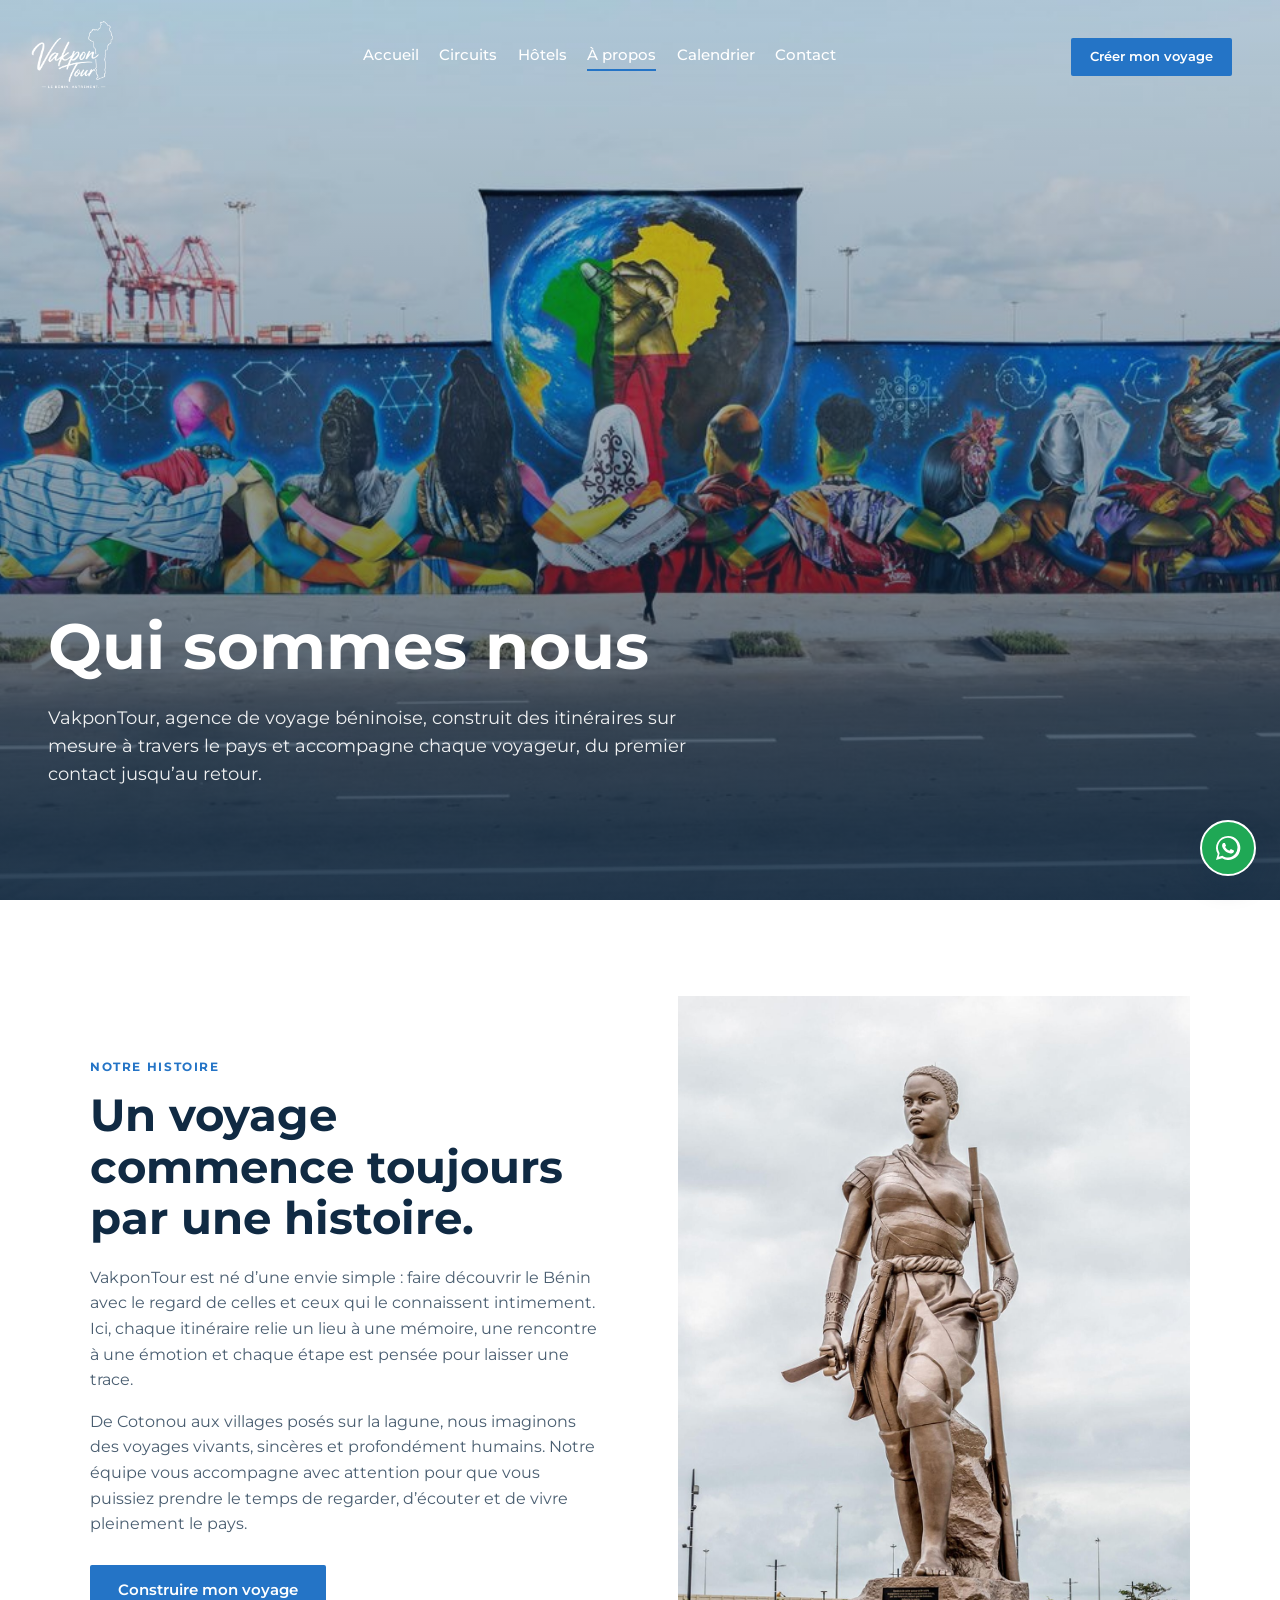
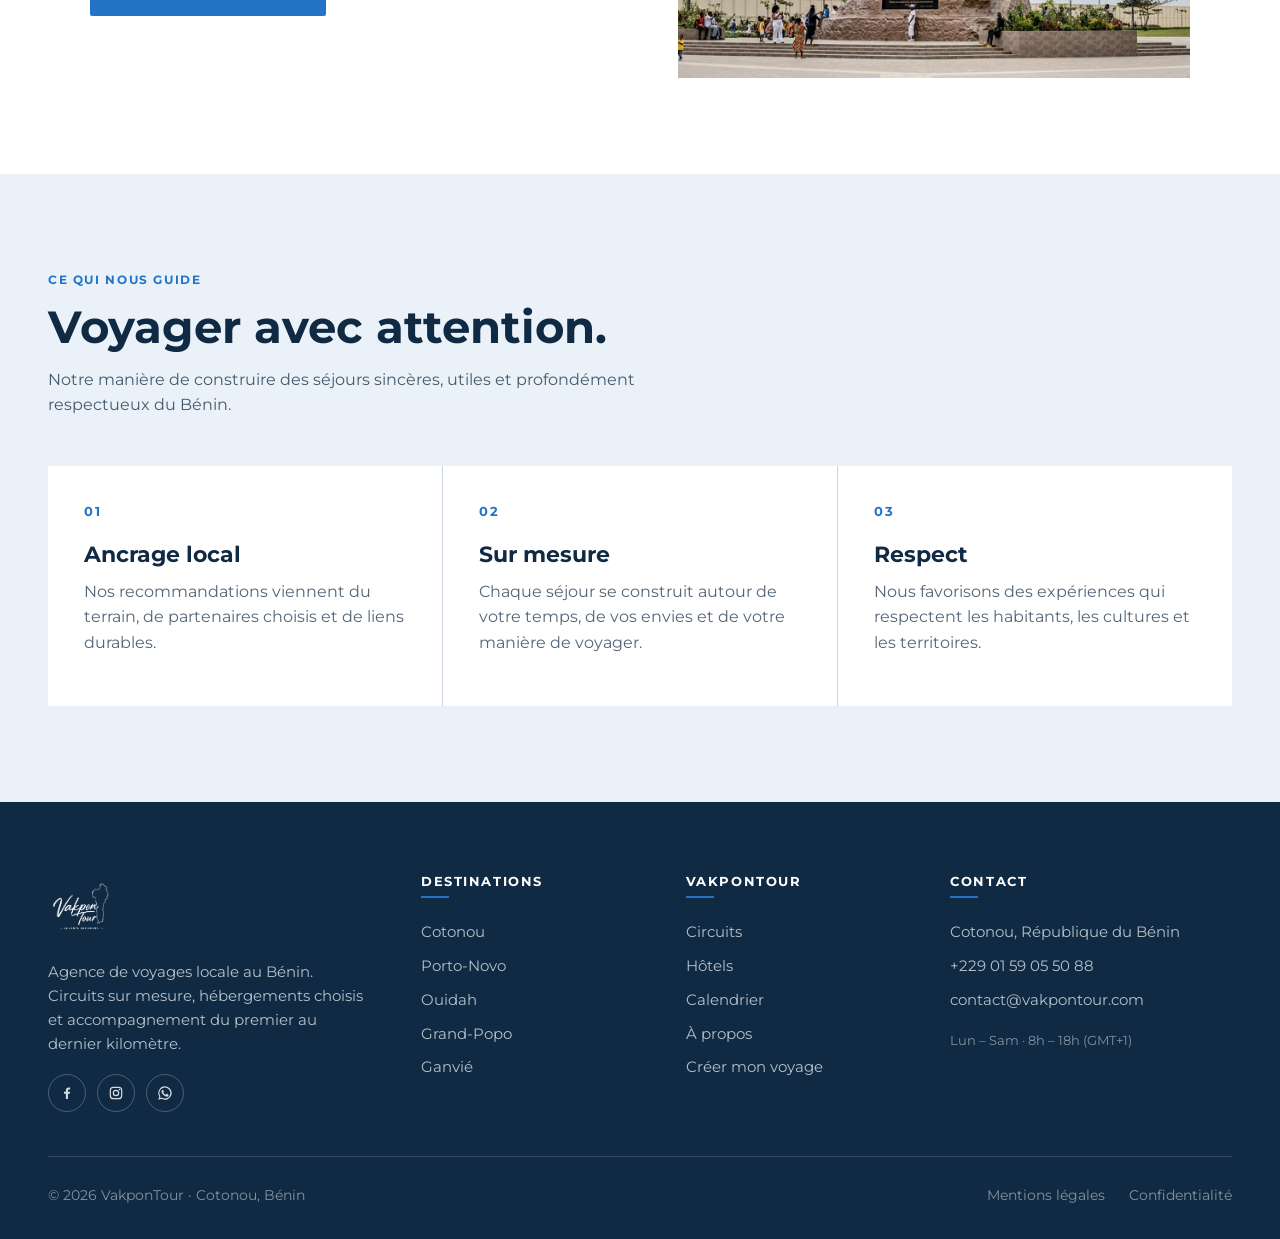
==== about.html @ 21a5ecf6 "Initial commit - Vakpon Tour" ====
<!DOCTYPE html>
<html lang="fr"><head><meta charset="UTF-8"><meta name="viewport" content="width=device-width, initial-scale=1.0"><title>À propos · VakponTour</title><meta name="description" content="Découvrez VakponTour, agence béninoise de voyages sur mesure, ancrée localement et attentive à chaque rencontre."><link rel="preconnect" href="https://fonts.googleapis.com"><link rel="preconnect" href="https://fonts.gstatic.com" crossorigin><link href="https://fonts.googleapis.com/css2?family=Montserrat:wght@400;500;600;700&display=swap" rel="stylesheet"><link rel="stylesheet" href="css/site.css"></head>
<body class="about-page"><header class="site-header" id="site-header"><a href="index.html" class="logo" aria-label="VakponTour, accueil"><svg viewBox="0 0 260 60"><path d="M4 40 Q30 52 56 40 L50 44 Q30 50 10 44 Z" fill="#2474C6"/><line x1="30" y1="40" x2="30" y2="14" stroke="#102A43" stroke-width="2"/><path d="M30 15 L46 36 L30 36 Z" fill="#2474C6"/><text x="70" y="38" font-family="Montserrat, sans-serif" font-weight="700" font-size="24" fill="currentColor">Vakpon<tspan fill="#2474C6">Tour</tspan></text></svg></a><nav class="main-nav" id="main-nav" aria-label="Navigation principale"><a href="index.html">Accueil</a><a href="circuits.html">Circuits</a><a href="hotels.html">Hôtels</a><a href="about.html" class="active">À propos</a><a href="calendar.html">Calendrier</a><a href="contact.html">Contact</a><a href="create-trip.html" class="btn btn-gold nav-cta-mobile">Créer mon voyage</a></nav><div class="header-actions"><a href="create-trip.html" class="btn btn-gold nav-cta">Créer mon voyage</a><button class="burger" id="burger" aria-label="Ouvrir le menu" aria-controls="main-nav" aria-expanded="false"><span></span><span></span><span></span></button></div></header><div class="nav-backdrop" id="nav-backdrop" aria-hidden="true"></div>
<main><section class="hero about-hero"><div class="hero-overlay"></div><div class="hero-content about-hero-content"><h1 class="reveal-up" style="animation-delay:.1s">Qui sommes nous</h1><p class="reveal-up" style="animation-delay:.3s">VakponTour, agence de voyage béninoise, construit des itinéraires sur mesure à travers le pays et accompagne chaque voyageur, du premier contact jusqu’au retour.</p></div></section><section class="page-section about-story"><div class="feature-split"><div class="about-story-copy"><span class="eyebrow">Notre histoire</span><h2>Un voyage commence toujours par une histoire.</h2><p>VakponTour est né d’une envie simple : faire découvrir le Bénin avec le regard de celles et ceux qui le connaissent intimement. Ici, chaque itinéraire relie un lieu à une mémoire, une rencontre à une émotion et chaque étape est pensée pour laisser une trace.</p><p>De Cotonou aux villages posés sur la lagune, nous imaginons des voyages vivants, sincères et profondément humains. Notre équipe vous accompagne avec attention pour que vous puissiez prendre le temps de regarder, d’écouter et de vivre pleinement le pays.</p><a href="create-trip.html" class="btn btn-gold">Construire mon voyage</a></div><div class="about-story-media"><img src="images/a_propos.jpg" alt="Paysage du Bénin, une invitation au voyage"></div></div></section><section class="page-section page-section--soft"><div class="section-heading"><span class="eyebrow">Ce qui nous guide</span><h2>Voyager avec attention.</h2><p>Notre manière de construire des séjours sincères, utiles et profondément respectueux du Bénin.</p></div><div class="about-values-rail"><article class="about-value"><span class="about-value-number">01</span><h3>Ancrage local</h3><p>Nos recommandations viennent du terrain, de partenaires choisis et de liens durables.</p></article><article class="about-value"><span class="about-value-number">02</span><h3>Sur mesure</h3><p>Chaque séjour se construit autour de votre temps, de vos envies et de votre manière de voyager.</p></article><article class="about-value"><span class="about-value-number">03</span><h3>Respect</h3><p>Nous favorisons des expériences qui respectent les habitants, les cultures et les territoires.</p></article></div></section></main><footer class="site-footer">
      <div class="footer-grid">
        <div class="footer-brand">
          <img class="footer-logo" src="images/logo-vakpontour-white.png" alt="VakponTour">
          <p class="footer-tagline">Agence de voyages locale au Bénin. Circuits sur mesure, hébergements choisis et accompagnement du premier au dernier kilomètre.</p>
          <div class="footer-social">
            <a href="#" aria-label="Facebook"><svg viewBox="0 0 24 24" width="16" height="16" fill="currentColor" aria-hidden="true"><path d="M13.5 21v-8h2.7l.4-3h-3.1V8.1c0-.9.3-1.5 1.6-1.5h1.6V3.9c-.3 0-1.3-.1-2.4-.1-2.4 0-4 1.4-4 4.1V10H7.5v3h2.8v8h3.2z"/></svg></a>
            <a href="#" aria-label="Instagram"><svg viewBox="0 0 24 24" width="16" height="16" fill="none" stroke="currentColor" stroke-width="1.8" aria-hidden="true"><rect x="3.5" y="3.5" width="17" height="17" rx="4.5"/><circle cx="12" cy="12" r="4"/><circle cx="17.2" cy="6.8" r="1" fill="currentColor" stroke="none"/></svg></a>
            <a href="#" aria-label="WhatsApp"><svg viewBox="0 0 24 24" width="16" height="16" fill="currentColor" aria-hidden="true"><path d="M12 2a10 10 0 0 0-8.6 15.1L2 22l5.1-1.3A10 10 0 1 0 12 2zm0 18.2c-1.6 0-3.1-.4-4.4-1.2l-.3-.2-3 .8.8-2.9-.2-.3A8.2 8.2 0 1 1 12 20.2zm4.6-6.1c-.3-.1-1.5-.7-1.7-.8-.2-.1-.4-.1-.6.1-.2.3-.7.8-.8 1-.1.2-.3.2-.5.1a6.7 6.7 0 0 1-3.3-2.9c-.3-.4 0-.5.1-.7l.4-.5c.1-.2.1-.3 0-.5-.1-.1-.6-1.4-.8-1.9-.2-.5-.4-.4-.6-.4h-.5c-.2 0-.5.1-.7.3-.2.3-.9.9-.9 2.2s1 2.5 1.1 2.7c.1.2 1.9 2.9 4.6 4 .6.3 1.1.4 1.5.6.6.2 1.2.2 1.6.1.5-.1 1.5-.6 1.7-1.2.2-.6.2-1.1.2-1.2-.1-.2-.3-.2-.6-.4z"/></svg></a>
          </div>
        </div>
        <nav class="footer-col" aria-label="Destinations">
          <h3>Destinations</h3>
          <a href="circuits.html#cotonou">Cotonou</a>
          <a href="circuits.html#porto-novo">Porto-Novo</a>
          <a href="circuits.html#ouidah">Ouidah</a>
          <a href="circuits.html#grand-popo">Grand-Popo</a>
          <a href="circuits.html#ganvie">Ganvié</a>
        </nav>
        <nav class="footer-col" aria-label="VakponTour">
          <h3>VakponTour</h3>
          <a href="circuits.html">Circuits</a>
          <a href="hotels.html">Hôtels</a>
          <a href="calendar.html">Calendrier</a>

          <a href="about.html">À propos</a>
          <a href="create-trip.html">Créer mon voyage</a>
        </nav>
        <div class="footer-col footer-contact">
          <h3>Contact</h3>
          <address>
            Cotonou, République du Bénin
          </address>
          <a href="tel:+2290159055088000">+229 01 59 05 50 88</a>
          <a href="mailto:contact@vakpontour.com">contact@vakpontour.com</a>
          <p class="footer-hours">Lun – Sam · 8h – 18h (GMT+1)</p>
        </div>
      </div>
      <div class="footer-bottom">
        <p>© 2026 VakponTour · Cotonou, Bénin</p>
        <div class="footer-legal">
          <a href="#">Mentions légales</a>
          <a href="#">Confidentialité</a>
        </div>
      </div>
    </footer><script src="js/main.js"></script></body></html>
---- css/site.css ----
/* Point d’entrée CSS partagé par toutes les pages VakponTour.
   style.css reste chargé en second pendant la migration pour garantir
   exactement le rendu actuel. */
@import url("./modules/base.css");
@import url("./modules/header.css");
@import url("./modules/mobile-nav.css");
@import url("./modules/hero.css");
@import url("./modules/components.css");
@import url("./modules/pages.css");
@import url("./modules/footer.css");
@import url("./style.css");
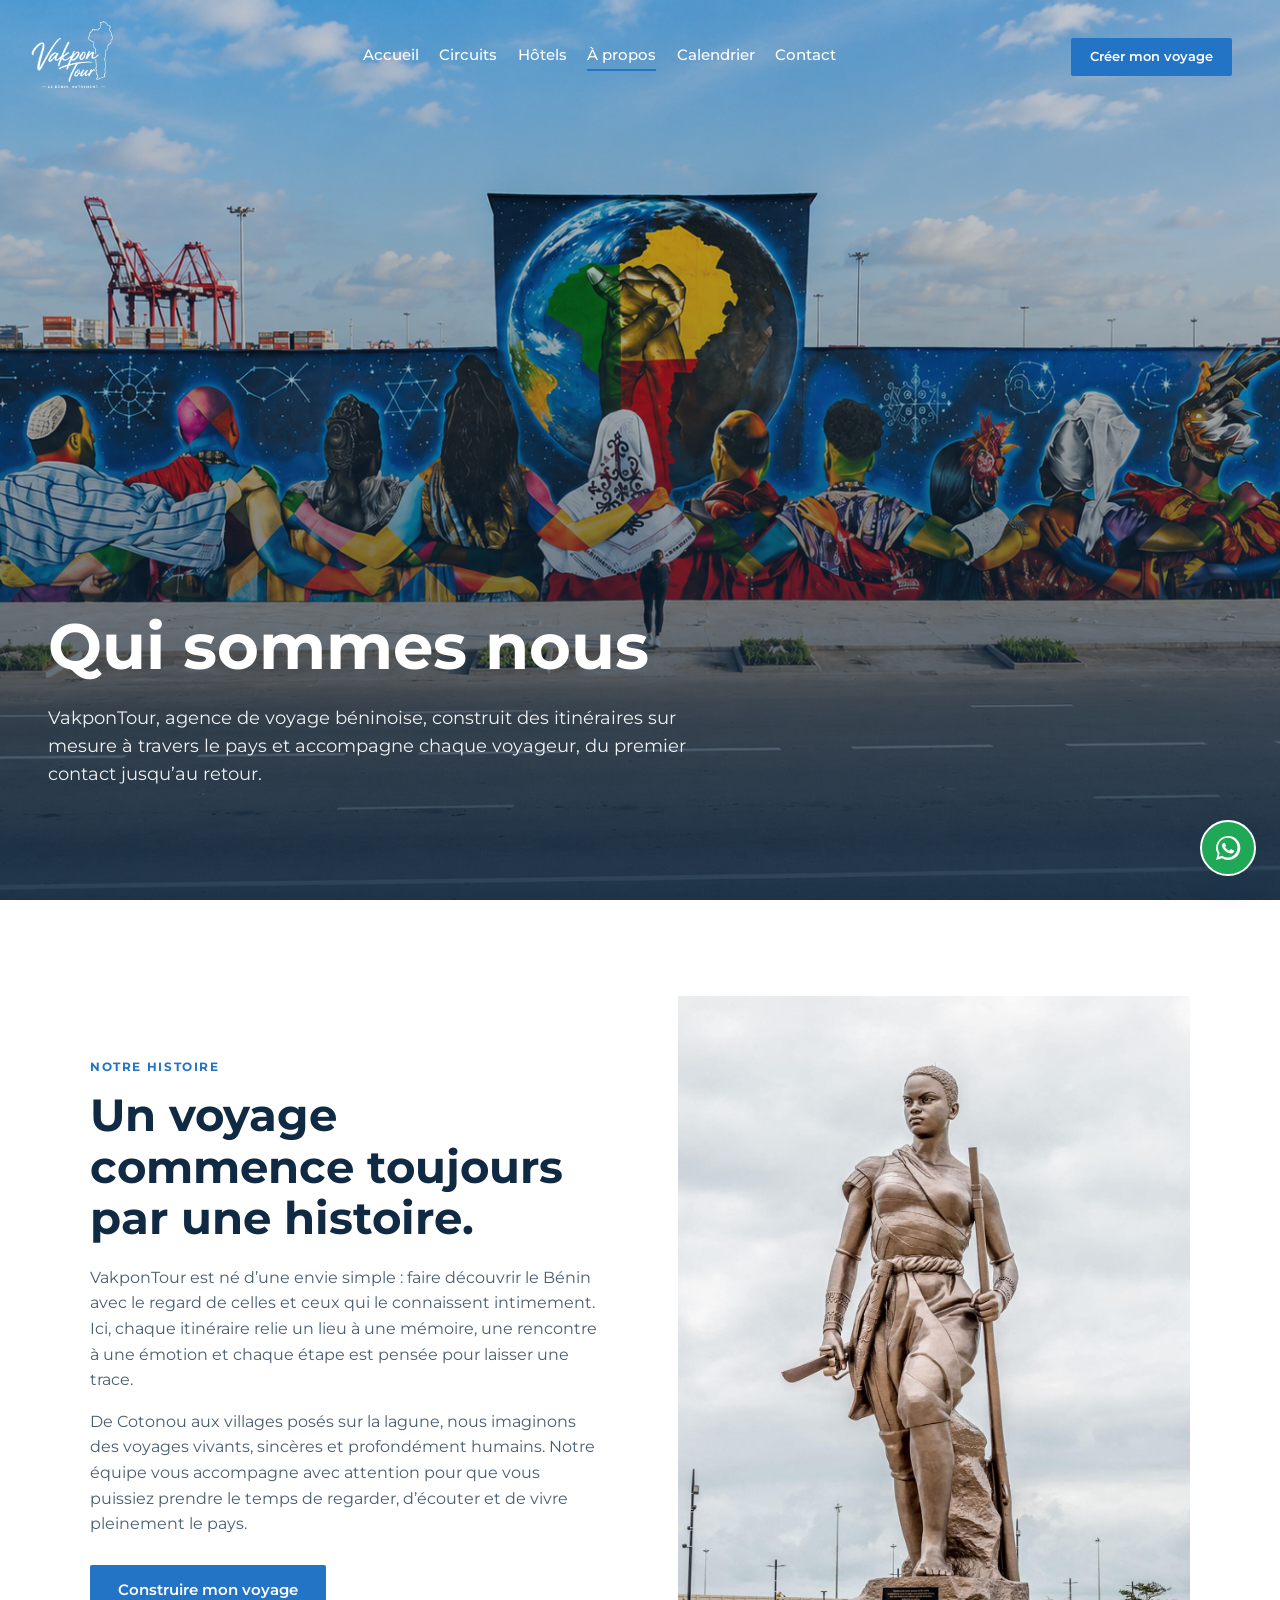
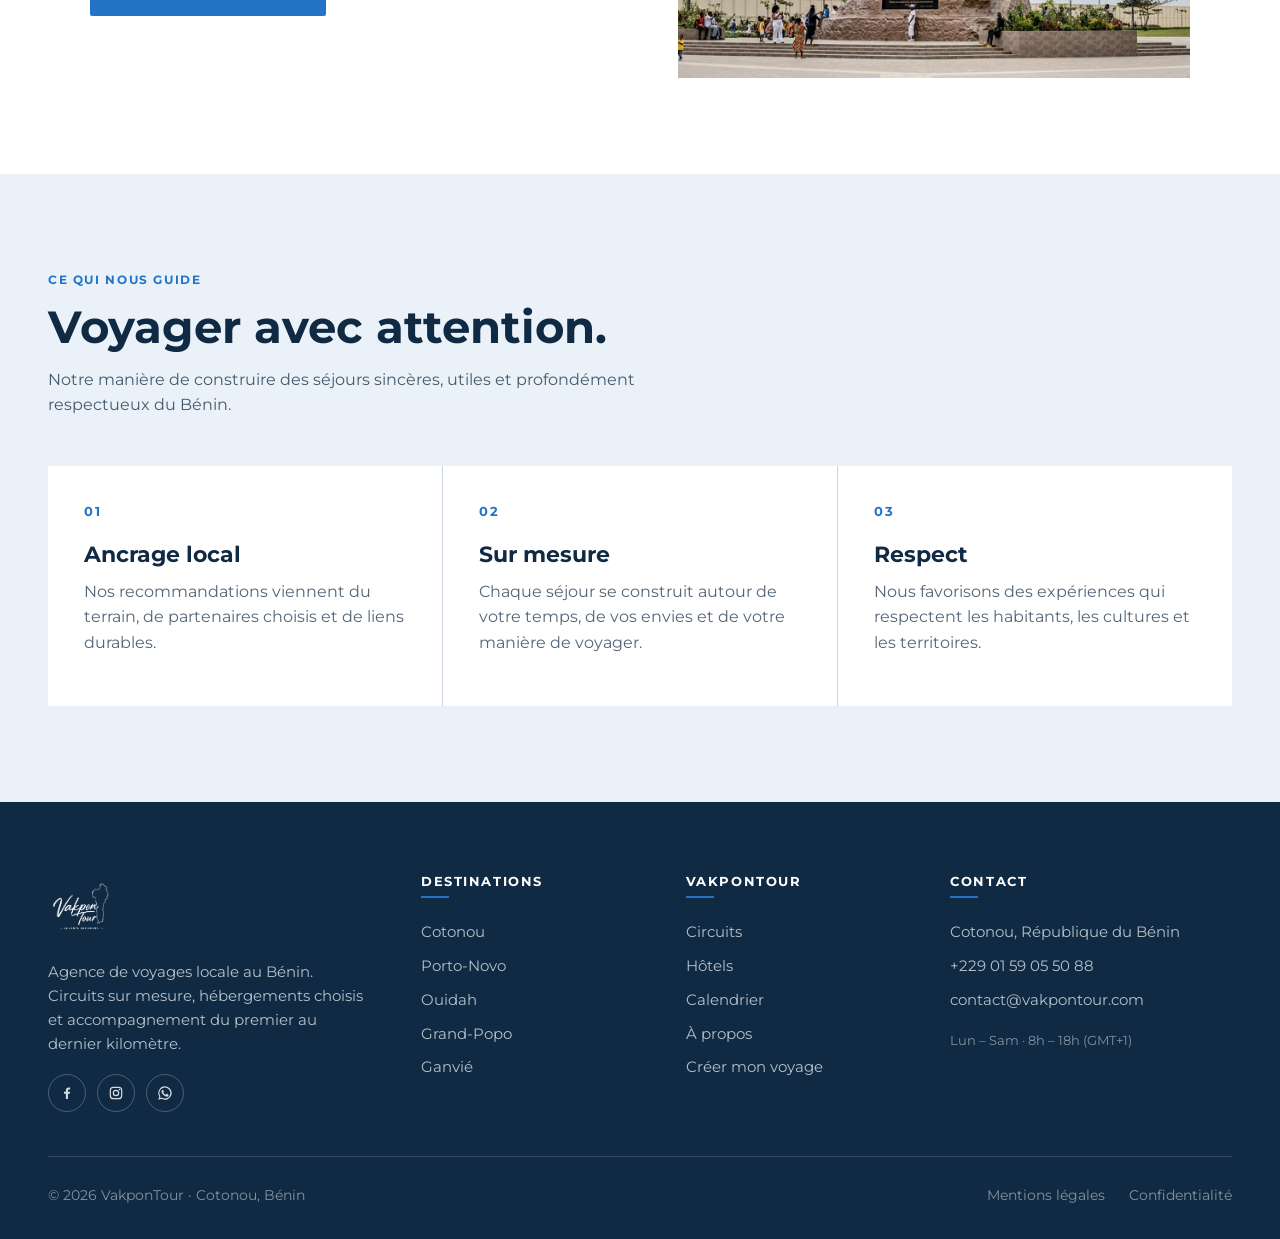
==== commit 1d40f198: "Mise à jour du site Vakpon Tour" ====
--- a/about.html
+++ b/about.html
@@ -9,7 +9,7 @@
           <div class="footer-social">
             <a href="#" aria-label="Facebook"><svg viewBox="0 0 24 24" width="16" height="16" fill="currentColor" aria-hidden="true"><path d="M13.5 21v-8h2.7l.4-3h-3.1V8.1c0-.9.3-1.5 1.6-1.5h1.6V3.9c-.3 0-1.3-.1-2.4-.1-2.4 0-4 1.4-4 4.1V10H7.5v3h2.8v8h3.2z"/></svg></a>
             <a href="#" aria-label="Instagram"><svg viewBox="0 0 24 24" width="16" height="16" fill="none" stroke="currentColor" stroke-width="1.8" aria-hidden="true"><rect x="3.5" y="3.5" width="17" height="17" rx="4.5"/><circle cx="12" cy="12" r="4"/><circle cx="17.2" cy="6.8" r="1" fill="currentColor" stroke="none"/></svg></a>
-            <a href="#" aria-label="WhatsApp"><svg viewBox="0 0 24 24" width="16" height="16" fill="currentColor" aria-hidden="true"><path d="M12 2a10 10 0 0 0-8.6 15.1L2 22l5.1-1.3A10 10 0 1 0 12 2zm0 18.2c-1.6 0-3.1-.4-4.4-1.2l-.3-.2-3 .8.8-2.9-.2-.3A8.2 8.2 0 1 1 12 20.2zm4.6-6.1c-.3-.1-1.5-.7-1.7-.8-.2-.1-.4-.1-.6.1-.2.3-.7.8-.8 1-.1.2-.3.2-.5.1a6.7 6.7 0 0 1-3.3-2.9c-.3-.4 0-.5.1-.7l.4-.5c.1-.2.1-.3 0-.5-.1-.1-.6-1.4-.8-1.9-.2-.5-.4-.4-.6-.4h-.5c-.2 0-.5.1-.7.3-.2.3-.9.9-.9 2.2s1 2.5 1.1 2.7c.1.2 1.9 2.9 4.6 4 .6.3 1.1.4 1.5.6.6.2 1.2.2 1.6.1.5-.1 1.5-.6 1.7-1.2.2-.6.2-1.1.2-1.2-.1-.2-.3-.2-.6-.4z"/></svg></a>
+            <a href="https://wa.me/2290159055088?text=Bonjour%20VakponTour%2C%20je%20souhaite%20pr%C3%A9parer%20un%20voyage%20au%20B%C3%A9nin." target="_blank" rel="noopener noreferrer" aria-label="WhatsApp"><svg viewBox="0 0 24 24" width="16" height="16" fill="currentColor" aria-hidden="true"><path d="M12 2a10 10 0 0 0-8.6 15.1L2 22l5.1-1.3A10 10 0 1 0 12 2zm0 18.2c-1.6 0-3.1-.4-4.4-1.2l-.3-.2-3 .8.8-2.9-.2-.3A8.2 8.2 0 1 1 12 20.2zm4.6-6.1c-.3-.1-1.5-.7-1.7-.8-.2-.1-.4-.1-.6.1-.2.3-.7.8-.8 1-.1.2-.3.2-.5.1a6.7 6.7 0 0 1-3.3-2.9c-.3-.4 0-.5.1-.7l.4-.5c.1-.2.1-.3 0-.5-.1-.1-.6-1.4-.8-1.9-.2-.5-.4-.4-.6-.4h-.5c-.2 0-.5.1-.7.3-.2.3-.9.9-.9 2.2s1 2.5 1.1 2.7c.1.2 1.9 2.9 4.6 4 .6.3 1.1.4 1.5.6.6.2 1.2.2 1.6.1.5-.1 1.5-.6 1.7-1.2.2-.6.2-1.1.2-1.2-.1-.2-.3-.2-.6-.4z"/></svg></a>
           </div>
         </div>
         <nav class="footer-col" aria-label="Destinations">
@@ -46,4 +46,4 @@
           <a href="#">Confidentialité</a>
         </div>
       </div>
-    </footer><script src="js/main.js"></script></body></html>
+    </footer><script src="js/main.js" defer></script></body></html>
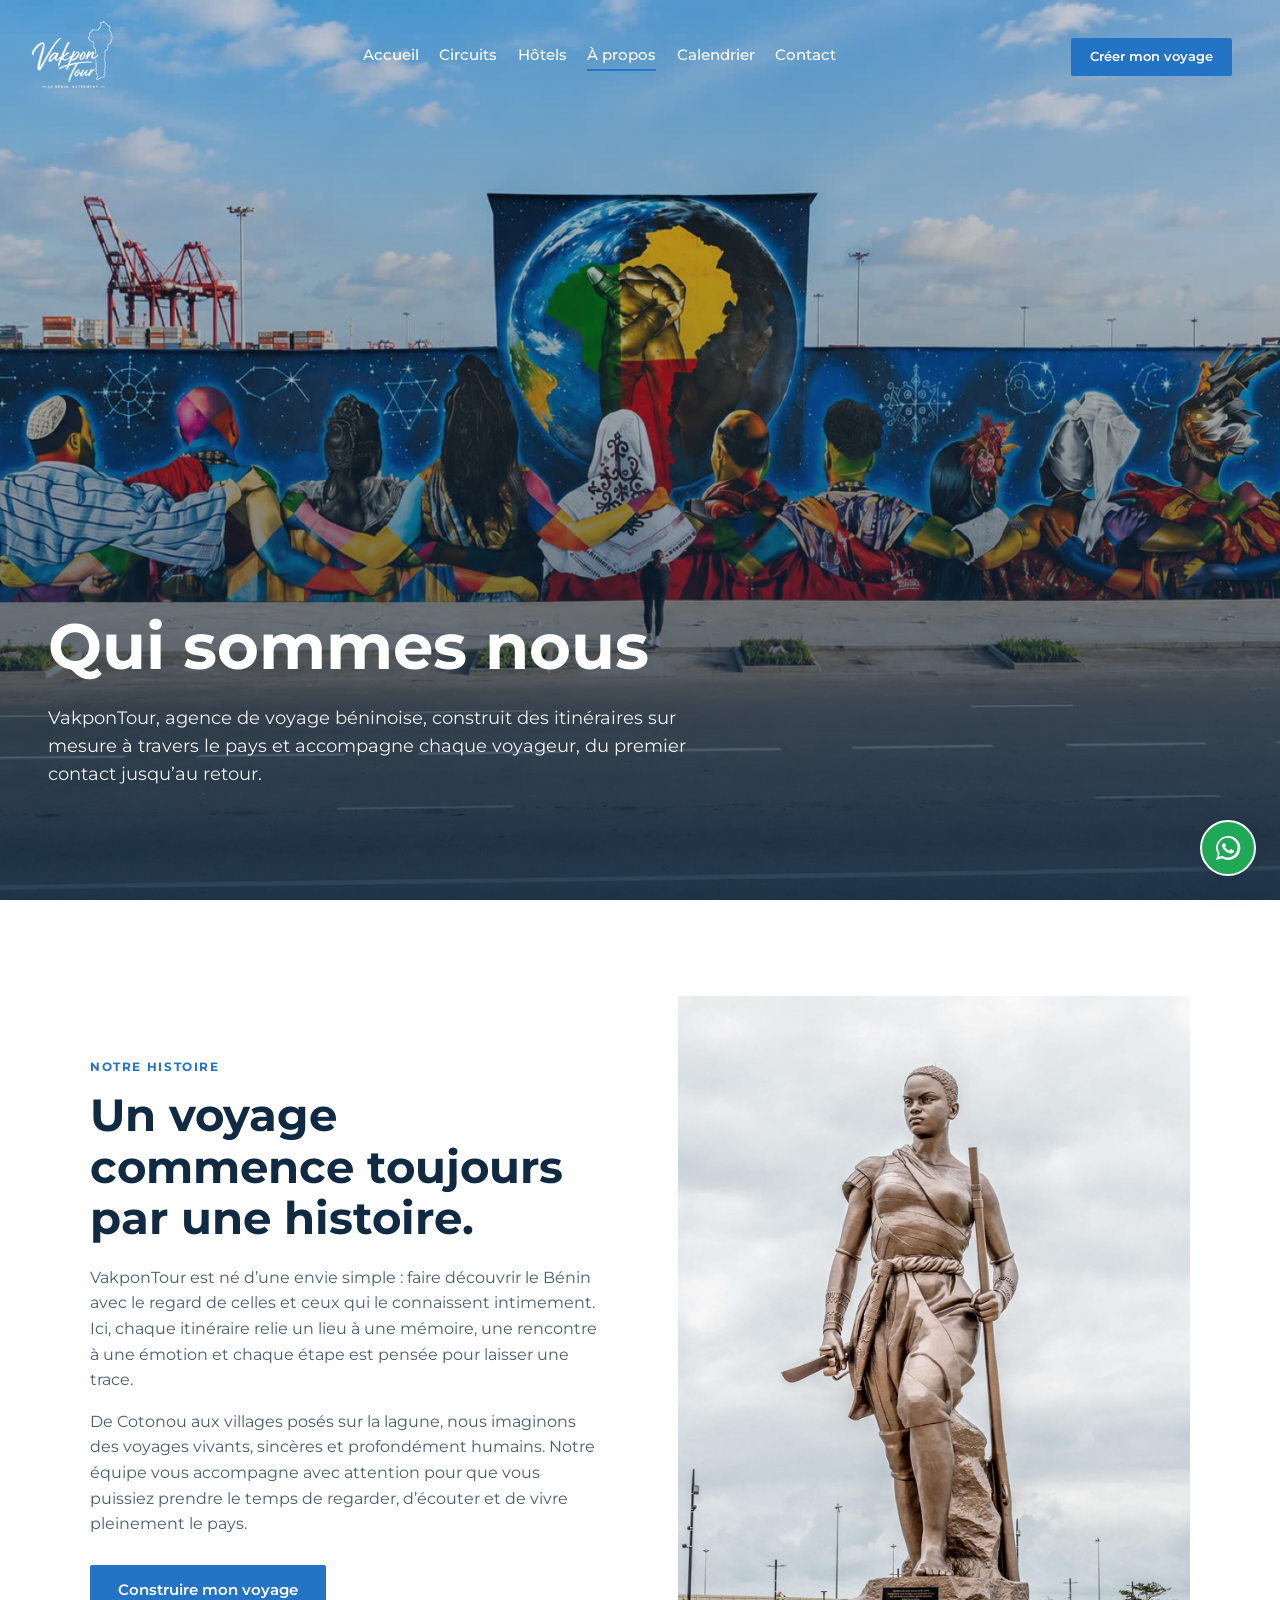
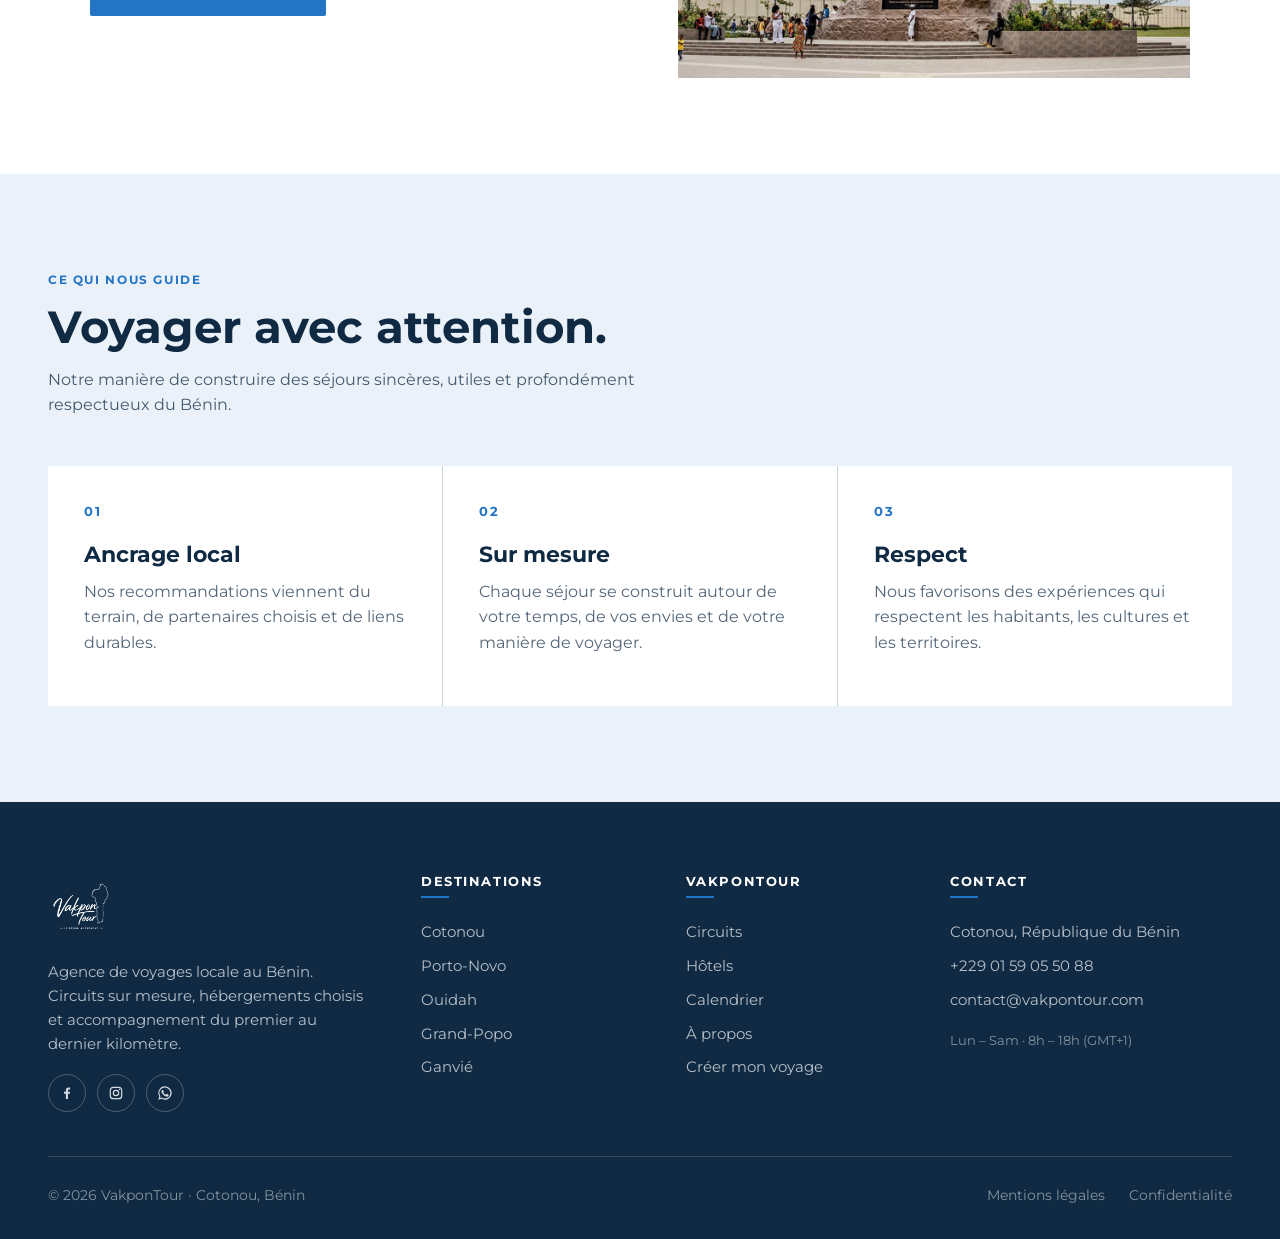
==== commit 66befbf6: "Mise à jour du site Vakpon Tour" ====
--- a/about.html
+++ b/about.html
@@ -1,10 +1,38 @@
 <!DOCTYPE html>
-<html lang="fr"><head><meta charset="UTF-8"><meta name="viewport" content="width=device-width, initial-scale=1.0"><title>À propos · VakponTour</title><meta name="description" content="Découvrez VakponTour, agence béninoise de voyages sur mesure, ancrée localement et attentive à chaque rencontre."><link rel="preconnect" href="https://fonts.googleapis.com"><link rel="preconnect" href="https://fonts.gstatic.com" crossorigin><link href="https://fonts.googleapis.com/css2?family=Montserrat:wght@400;500;600;700&display=swap" rel="stylesheet"><link rel="stylesheet" href="css/site.css"></head>
+<html lang="fr"><head><meta charset="UTF-8"><meta name="viewport" content="width=device-width, initial-scale=1.0"><title>À propos de VakponTour · Agence locale de voyages au Bénin</title><meta name="description" content="VakponTour est une agence de voyage béninoise : des itinéraires sur mesure construits par une équipe locale, du premier contact jusqu'au retour. Ancrage, sur-mesure et respect." />
+    <meta name="keywords" content="VakponTour, agence locale Bénin, agence de voyage béninoise, voyages sur mesure Afrique, tourisme responsable Bénin, écotourisme Bénin, guide local Cotonou, voyage authentique Bénin" />
+    <meta name="robots" content="index, follow, max-image-preview:large" />
+    <meta name="geo.region" content="BJ" />
+    <meta name="geo.placename" content="Bénin" />
+    <link rel="canonical" href="https://vakpon-tour.vercel.app/about.html" />
+    <meta property="og:type" content="website" />
+    <meta property="og:site_name" content="VakponTour" />
+    <meta property="og:locale" content="fr_FR" />
+    <meta property="og:title" content="À propos de VakponTour · Agence locale de voyages au Bénin" />
+    <meta property="og:description" content="VakponTour est une agence de voyage béninoise : des itinéraires sur mesure construits par une équipe locale, du premier contact jusqu'au retour. Ancrage, sur-mesure et respect." />
+    <meta property="og:url" content="https://vakpon-tour.vercel.app/about.html" />
+    <meta property="og:image" content="https://vakpon-tour.vercel.app/images/hero_a_propos.jpg" />
+    <meta name="twitter:card" content="summary_large_image" />
+    <meta name="twitter:title" content="À propos de VakponTour · Agence locale de voyages au Bénin" />
+    <meta name="twitter:description" content="VakponTour est une agence de voyage béninoise : des itinéraires sur mesure construits par une équipe locale, du premier contact jusqu'au retour. Ancrage, sur-mesure et respect." />
+    <meta name="twitter:image" content="https://vakpon-tour.vercel.app/images/hero_a_propos.jpg" />
+    <link rel="icon" type="image/png" href="images/favicon.png" />
+
+  <script type="application/ld+json">
+  {
+    "@context": "https://schema.org",
+    "@type": "Organization",
+    "name": "VakponTour",
+    "url": "https://vakpon-tour.vercel.app/",
+    "description": "Agence de voyage béninoise : itinéraires sur mesure à travers le Bénin.",
+    "foundingLocation": {"@type": "Place", "name": "Bénin"}
+  }
+  </script><link rel="preconnect" href="https://fonts.googleapis.com"><link rel="preconnect" href="https://fonts.gstatic.com" crossorigin><link href="https://fonts.googleapis.com/css2?family=Montserrat:wght@400;500;600;700&display=swap" rel="stylesheet"><link rel="stylesheet" href="css/site.css"></head>
 <body class="about-page"><header class="site-header" id="site-header"><a href="index.html" class="logo" aria-label="VakponTour, accueil"><svg viewBox="0 0 260 60"><path d="M4 40 Q30 52 56 40 L50 44 Q30 50 10 44 Z" fill="#2474C6"/><line x1="30" y1="40" x2="30" y2="14" stroke="#102A43" stroke-width="2"/><path d="M30 15 L46 36 L30 36 Z" fill="#2474C6"/><text x="70" y="38" font-family="Montserrat, sans-serif" font-weight="700" font-size="24" fill="currentColor">Vakpon<tspan fill="#2474C6">Tour</tspan></text></svg></a><nav class="main-nav" id="main-nav" aria-label="Navigation principale"><a href="index.html">Accueil</a><a href="circuits.html">Circuits</a><a href="hotels.html">Hôtels</a><a href="about.html" class="active">À propos</a><a href="calendar.html">Calendrier</a><a href="contact.html">Contact</a><a href="create-trip.html" class="btn btn-gold nav-cta-mobile">Créer mon voyage</a></nav><div class="header-actions"><a href="create-trip.html" class="btn btn-gold nav-cta">Créer mon voyage</a><button class="burger" id="burger" aria-label="Ouvrir le menu" aria-controls="main-nav" aria-expanded="false"><span></span><span></span><span></span></button></div></header><div class="nav-backdrop" id="nav-backdrop" aria-hidden="true"></div>
-<main><section class="hero about-hero"><div class="hero-overlay"></div><div class="hero-content about-hero-content"><h1 class="reveal-up" style="animation-delay:.1s">Qui sommes nous</h1><p class="reveal-up" style="animation-delay:.3s">VakponTour, agence de voyage béninoise, construit des itinéraires sur mesure à travers le pays et accompagne chaque voyageur, du premier contact jusqu’au retour.</p></div></section><section class="page-section about-story"><div class="feature-split"><div class="about-story-copy"><span class="eyebrow">Notre histoire</span><h2>Un voyage commence toujours par une histoire.</h2><p>VakponTour est né d’une envie simple : faire découvrir le Bénin avec le regard de celles et ceux qui le connaissent intimement. Ici, chaque itinéraire relie un lieu à une mémoire, une rencontre à une émotion et chaque étape est pensée pour laisser une trace.</p><p>De Cotonou aux villages posés sur la lagune, nous imaginons des voyages vivants, sincères et profondément humains. Notre équipe vous accompagne avec attention pour que vous puissiez prendre le temps de regarder, d’écouter et de vivre pleinement le pays.</p><a href="create-trip.html" class="btn btn-gold">Construire mon voyage</a></div><div class="about-story-media"><img src="images/a_propos.jpg" alt="Paysage du Bénin, une invitation au voyage"></div></div></section><section class="page-section page-section--soft"><div class="section-heading"><span class="eyebrow">Ce qui nous guide</span><h2>Voyager avec attention.</h2><p>Notre manière de construire des séjours sincères, utiles et profondément respectueux du Bénin.</p></div><div class="about-values-rail"><article class="about-value"><span class="about-value-number">01</span><h3>Ancrage local</h3><p>Nos recommandations viennent du terrain, de partenaires choisis et de liens durables.</p></article><article class="about-value"><span class="about-value-number">02</span><h3>Sur mesure</h3><p>Chaque séjour se construit autour de votre temps, de vos envies et de votre manière de voyager.</p></article><article class="about-value"><span class="about-value-number">03</span><h3>Respect</h3><p>Nous favorisons des expériences qui respectent les habitants, les cultures et les territoires.</p></article></div></section></main><footer class="site-footer">
+<main><section class="hero about-hero"><div class="hero-overlay"></div><div class="hero-content about-hero-content"><h1 class="reveal-up" style="animation-delay:.1s">Qui sommes nous</h1><p class="reveal-up" style="animation-delay:.3s">VakponTour, agence de voyage béninoise, construit des itinéraires sur mesure à travers le pays et accompagne chaque voyageur, du premier contact jusqu’au retour.</p></div></section><section class="page-section about-story"><div class="feature-split"><div class="about-story-copy"><span class="eyebrow">Notre histoire</span><h2>Un voyage commence toujours par une histoire.</h2><p>VakponTour est né d’une envie simple : faire découvrir le Bénin avec le regard de celles et ceux qui le connaissent intimement. Ici, chaque itinéraire relie un lieu à une mémoire, une rencontre à une émotion et chaque étape est pensée pour laisser une trace.</p><p>De Cotonou aux villages posés sur la lagune, nous imaginons des voyages vivants, sincères et profondément humains. Notre équipe vous accompagne avec attention pour que vous puissiez prendre le temps de regarder, d’écouter et de vivre pleinement le pays.</p><a href="create-trip.html" class="btn btn-gold">Construire mon voyage</a></div><div class="about-story-media"><img loading="lazy" decoding="async" src="images/a_propos.jpg" alt="Paysage du Bénin, une invitation au voyage"></div></div></section><section class="page-section page-section--soft"><div class="section-heading"><span class="eyebrow">Ce qui nous guide</span><h2>Voyager avec attention.</h2><p>Notre manière de construire des séjours sincères, utiles et profondément respectueux du Bénin.</p></div><div class="about-values-rail"><article class="about-value"><span class="about-value-number">01</span><h3>Ancrage local</h3><p>Nos recommandations viennent du terrain, de partenaires choisis et de liens durables.</p></article><article class="about-value"><span class="about-value-number">02</span><h3>Sur mesure</h3><p>Chaque séjour se construit autour de votre temps, de vos envies et de votre manière de voyager.</p></article><article class="about-value"><span class="about-value-number">03</span><h3>Respect</h3><p>Nous favorisons des expériences qui respectent les habitants, les cultures et les territoires.</p></article></div></section></main><footer class="site-footer">
       <div class="footer-grid">
         <div class="footer-brand">
-          <img class="footer-logo" src="images/logo-vakpontour-white.png" alt="VakponTour">
+          <img class="footer-logo" loading="lazy" decoding="async" src="images/logo-vakpontour-white.png" alt="VakponTour">
           <p class="footer-tagline">Agence de voyages locale au Bénin. Circuits sur mesure, hébergements choisis et accompagnement du premier au dernier kilomètre.</p>
           <div class="footer-social">
             <a href="#" aria-label="Facebook"><svg viewBox="0 0 24 24" width="16" height="16" fill="currentColor" aria-hidden="true"><path d="M13.5 21v-8h2.7l.4-3h-3.1V8.1c0-.9.3-1.5 1.6-1.5h1.6V3.9c-.3 0-1.3-.1-2.4-.1-2.4 0-4 1.4-4 4.1V10H7.5v3h2.8v8h3.2z"/></svg></a>
--- a/css/site.css
+++ b/css/site.css
@@ -1,11 +1,1831 @@
-/* Point d’entrée CSS partagé par toutes les pages VakponTour.
-   style.css reste chargé en second pendant la migration pour garantir
-   exactement le rendu actuel. */
-@import url("./modules/base.css");
-@import url("./modules/header.css");
-@import url("./modules/mobile-nav.css");
-@import url("./modules/hero.css");
-@import url("./modules/components.css");
-@import url("./modules/pages.css");
-@import url("./modules/footer.css");
-@import url("./style.css");
+/* Base visuelle : variables, reset, typographie.
+   Les règles historiques restent dans style.css pendant la migration. */
+/* Header et navigation desktop. */
+/* Navigation mobile et animation avion. */
+/* Hero accueil, circuits et À propos. */
+/* Boutons, sections, cartes, formulaires et composants partagés. */
+/* Styles spécifiques aux pages : circuits, hôtels, histoire, à propos,
+   calendrier, contact et création de voyage. */
+/* Footer professionnel partagé par toutes les pages. */
+/* ===== Tokens ===== */
+:root {
+  --sable: #F7FAFC;
+  --sable-deep: #EAF1F8;
+  --encre: #102A43;
+  --lagune-950: #102A43;
+  --lagune-600: #2474C6;
+  --bleu: #2474C6;
+  --bleu-deep: #15539A;
+  --bleu-pale: #EAF4FF;
+  --bordure: rgba(16, 42, 67, .1);
+  --texte-doux: rgba(16, 42, 67, .72);
+  --texte-moyen: rgba(16, 42, 67, .76);
+
+  --font-display: 'Montserrat', sans-serif;
+  --font-body: 'Montserrat', sans-serif;
+}
+
+* { box-sizing: border-box; margin: 0; padding: 0; }
+
+html { scroll-behavior: smooth; overflow-x: clip; }
+
+body {
+  background: #FFFFFF;
+  color: var(--encre);
+  font-family: var(--font-body);
+  font-size: 1rem;
+  line-height: 1.6;
+  overflow-x: clip;
+}
+
+img { display: block; max-width: 100%; }
+a { text-decoration: none; color: inherit; }
+
+h1, h2, h3 {
+  font-family: var(--font-display);
+  font-weight: 700;
+  line-height: 1.15;
+}
+
+@media (prefers-reduced-motion: reduce) {
+  * { animation: none !important; transition: none !important; }
+}
+
+@media (prefers-reduced-motion: reduce) {
+  .main-nav a {
+    opacity: 1 !important;
+    transform: none !important;
+  }
+}
+
+/* ===== Header ===== */
+.site-header {
+  position: fixed;
+  top: 0;
+  left: 0;
+  right: 0;
+  z-index: 100;
+  display: flex;
+  align-items: center;
+  justify-content: space-between;
+  padding: 1.25rem 3rem 1.25rem 1.5rem;
+  transition: background .35s ease, padding .35s ease, box-shadow .35s ease;
+}
+
+.site-header.scrolled {
+  background: #FFFFFF;
+  padding: 0.85rem 3rem 0.85rem 1.5rem;
+  box-shadow: 0 1px 0 rgba(29,27,22,.08);
+}
+
+.logo svg {
+  height: 48px;
+  width: auto;
+  color: #fff;
+  transition: color .35s ease;
+}
+
+/* Logo VakponTour fourni : fond blanc neutralisé selon la couleur du header. */
+.logo { width: 104px; height: 74px; display: flex; align-items: center; }
+.logo svg { display: none; }
+.logo::before {
+  content: "";
+  display: block;
+  width: 100px;
+  height: 100px;
+  background: url('../images/logo-vakpontour-white.png') center / contain no-repeat;
+  transition: filter .35s ease;
+}
+/* Le PNG transparent reste blanc sur le hero et devient noir sur une navbar claire. */
+.site-header:not(.scrolled) .logo::before { filter: none; }
+.site-header.scrolled .logo::before,
+.inner-page .logo::before { filter: invert(1); }
+
+.site-header.scrolled .logo svg { color: var(--encre); }
+
+.main-nav {
+  display: flex;
+  gap: clamp(.75rem, 1.6vw, 2rem);
+}
+
+.main-nav a {
+  font-size: .95rem;
+  font-weight: 500;
+  color: #fff;
+  position: relative;
+  padding-bottom: 4px;
+}
+
+
+.site-header.scrolled .main-nav a { color: var(--encre); }
+
+/* Indicateur actif uniquement sur desktop : il suit exactement la largeur du lien. */
+@media (min-width: 1101px) {
+  .main-nav a.active::after {
+    content: "";
+    position: absolute;
+    left: 0;
+    right: 0;
+    bottom: 0;
+    width: auto;
+    height: 2px;
+    background: var(--bleu);
+  }
+}
+
+/* ===== Buttons ===== */
+.btn {
+  display: inline-block;
+  padding: .85rem 1.75rem;
+  border-radius: 2px;
+  font-weight: 600;
+  font-size: .95rem;
+  transition: transform .2s ease, background .2s ease, color .2s ease;
+}
+
+.btn-gold {
+  background: var(--bleu);
+  color: #fff;
+}
+.btn-gold:hover { background: var(--bleu-deep); transform: translateY(-2px); }
+
+.btn-outline {
+  border: 1px solid rgba(255,255,255,.6);
+  color: #fff;
+}
+.btn-outline:hover {
+  background: rgba(255,255,255,.12);
+  transform: translateY(-2px);
+}
+
+/* header-actions regroupe le CTA desktop + le burger, toujours alignés */
+.header-actions {
+  display: flex;
+  align-items: center;
+  gap: 1rem;
+}
+
+/* nav-cta : white-space nowrap empêche le texte de casser en 2 lignes et de déborder */
+.btn.nav-cta {
+  font-size: .8rem;
+  padding: .55rem 1.2rem;
+  white-space: nowrap;
+  flex-shrink: 0;
+}
+
+/* CTA dupliqué dans le panneau mobile, masqué par défaut (desktop) */
+.nav-cta-mobile { display: none; }
+
+/* ===== Burger ===== */
+/* Sans cercle : juste les trois tirets, alignés à droite. */
+.burger {
+  display: none;
+  flex-direction: column;
+  justify-content: center;
+  align-items: flex-end;
+  gap: 5px;
+  width: 42px;
+  height: 42px;
+  background: transparent;
+  border: none;
+  border-radius: 0;
+  cursor: pointer;
+  z-index: 200;
+  flex-shrink: 0;
+}
+
+.burger span {
+  display: block;
+  width: 18px;
+  height: 2px;
+  background: #fff;
+  border-radius: 2px;
+  transition: transform .35s cubic-bezier(.22,1,.36,1), width .35s cubic-bezier(.22,1,.36,1), opacity .25s ease, background .3s ease;
+}
+
+/* Le trait du milieu plus court : évoque la traînée d'un avion. */
+.burger span:nth-child(2) { width: 13px; }
+
+.site-header.scrolled .burger,
+.inner-page .burger { background: transparent; border: none; }
+.site-header.scrolled .burger span,
+.inner-page .burger span { background: var(--bleu-deep); }
+
+/* Ouverture : les traits décollent en X, l'avion a pris son envol. */
+.burger.open span:nth-child(1) { transform: translateY(7px) rotate(45deg); width: 20px; }
+.burger.open span:nth-child(2) { opacity: 0; transform: translateX(14px); }
+.burger.open span:nth-child(3) { transform: translateY(-7px) rotate(-45deg); width: 20px; }
+.burger.open { background: transparent; border: none; }
+.burger.open span { background: var(--bleu-deep); }
+
+/* ===== Backdrop pour fermer le menu mobile en cliquant à côté ===== */
+.nav-backdrop {
+  display: none;
+  position: fixed;
+  inset: 0;
+  background: rgba(8,31,58,.52);
+  z-index: 90;
+  opacity: 0;
+  transition: opacity .3s ease;
+}
+.nav-backdrop.open { display: block; opacity: 1; }
+
+/* ===== Hero ===== */
+.hero {
+  position: relative;
+  height: 100vh;
+  min-height: 620px;
+  overflow: hidden;
+  display: flex;
+  align-items: flex-end;
+}
+
+.hero-video {
+  position: absolute;
+  inset: 0;
+  width: 100%;
+  height: 100%;
+  object-fit: cover;
+}
+
+.hero-overlay {
+  position: absolute;
+  inset: 0;
+  background: linear-gradient(0deg, rgba(16,42,67,.88) 0%, rgba(16,42,67,.38) 55%, rgba(16,42,67,.18) 100%);
+}
+
+.hero-content {
+  position: relative;
+  z-index: 2;
+  padding: 0 3rem 5rem;
+  max-width: 640px;
+  color: #fff;
+}
+
+.hero-content h1 {
+  font-size: clamp(2.6rem, 5vw, 4.2rem);
+  margin-bottom: 1.25rem;
+}
+
+.hero-content p {
+  font-size: 1.1rem;
+  max-width: 480px;
+  margin-bottom: 2rem;
+  color: rgba(255,255,255,.9);
+}
+
+.hero-actions { display: flex; gap: 1rem; flex-wrap: wrap; }
+
+.reveal-up {
+  opacity: 0;
+  transform: translateY(24px);
+  animation: reveal-up .8s ease forwards;
+}
+
+@keyframes reveal-up {
+  to { opacity: 1; transform: translateY(0); }
+}
+
+/* ===== Intro ===== */
+.intro {
+  max-width: 720px;
+  margin: 0 auto;
+  padding: 6rem 2rem;
+  text-align: left;
+}
+
+.intro p {
+  font-size: 1.3rem;
+  font-family: var(--font-display);
+  font-weight: 500;
+  line-height: 1.5;
+}
+
+/* ===== Apparitions au défilement ===== */
+.scroll-reveal {
+  opacity: 0;
+  transform: translate3d(0, 38px, 0);
+  transition: opacity .75s ease, transform .75s cubic-bezier(.22, 1, .36, 1);
+  will-change: opacity, transform;
+}
+
+.scroll-reveal.from-left { transform: translate3d(-58px, 0, 0); }
+.scroll-reveal.from-right { transform: translate3d(58px, 0, 0); }
+.scroll-reveal.is-revealed { opacity: 1; transform: translate3d(0, 0, 0); }
+
+/* ===== Destinations ===== */
+.destinations {
+  padding: 2rem 3rem 6rem;
+}
+
+.destinations h2 {
+  font-size: 2rem;
+  margin-bottom: 3rem;
+}
+
+.dest-list {
+  display: flex;
+  flex-direction: column;
+  gap: 4rem;
+}
+
+.dest-item {
+  display: grid;
+  grid-template-columns: 1.1fr .9fr;
+  gap: 3rem;
+  align-items: center;
+}
+
+.dest-item.reverse { grid-template-columns: .9fr 1.1fr; }
+.dest-item.reverse .dest-img { order: 2; }
+.dest-item.reverse .dest-text { order: 1; }
+
+.dest-img {
+  overflow: hidden;
+  aspect-ratio: 4/3;
+}
+
+.dest-img img {
+  width: 100%;
+  height: 100%;
+  object-fit: cover;
+  transition: transform .5s ease;
+}
+
+.dest-item:hover .dest-img img { transform: scale(1.05); }
+
+.dest-text h3 {
+  font-size: 1.75rem;
+  margin-bottom: .75rem;
+  color: var(--lagune-950);
+}
+
+.dest-text h3::first-letter {
+  color: var(--bleu);
+  font-size: 1.45em;
+  font-weight: 700;
+}
+
+.dest-text p { max-width: 380px; color: var(--texte-moyen); }
+
+/* ===== Steps ===== */
+.steps {
+  position: relative;
+  overflow: hidden;
+  background: var(--lagune-950) url('../images/hero_comment_ca_marche.jpg') center/cover no-repeat;
+  color: var(--sable);
+  padding: 6rem 3rem;
+}
+
+.steps::before {
+  content: "";
+  position: absolute;
+  inset: 0;
+  background: linear-gradient(90deg, rgba(16,42,67,.92), rgba(16,42,67,.68));
+}
+
+.steps h2 {
+  position: relative;
+  z-index: 1;
+  font-size: 2rem;
+  margin-bottom: 3rem;
+  color: #fff;
+}
+
+.steps-list {
+  position: relative;
+  z-index: 1;
+  display: grid;
+  grid-template-columns: repeat(3, 1fr);
+  gap: 3rem;
+}
+
+.step-num {
+  display: block;
+  font-family: var(--font-display);
+  font-size: 1.1rem;
+  color: var(--bleu);
+  margin-bottom: .75rem;
+}
+
+.step h3 {
+  font-size: 1.3rem;
+  margin-bottom: .6rem;
+  color: #fff;
+}
+
+.step p { color: rgba(247,250,252,.75); font-size: .95rem; }
+
+/* ===== CTA band ===== */
+.cta-band {
+  text-align: center;
+  padding: 6rem 2rem;
+  background: var(--sable-deep);
+}
+
+.cta-band h2 {
+  font-size: 1.9rem;
+  max-width: 620px;
+  margin: 0 auto 2rem;
+  color: var(--lagune-950);
+}
+
+/* ===== Footer ===== */
+.site-footer {
+  background: var(--encre);
+  color: var(--sable);
+  padding: 3rem;
+}
+
+.footer-top {
+  display: flex;
+  justify-content: space-between;
+  align-items: center;
+  flex-wrap: wrap;
+  gap: 1.5rem;
+  padding-bottom: 2rem;
+  border-bottom: 1px solid rgba(247,250,252,.15);
+}
+
+.footer-logo {
+  content: url('../images/logo-vakpontour-white.png');
+  width: 68px;
+  height: 68px;
+  object-fit: contain;
+}
+
+.footer-top nav { display: flex; gap: 1.75rem; }
+.footer-top nav a { font-size: .9rem; color: rgba(247,250,252,.8); }
+.footer-top nav a:hover { color: var(--bleu-pale); }
+
+.footer-bottom {
+  padding-top: 1.5rem;
+  font-size: .85rem;
+  color: rgba(247,250,252,.5);
+}
+
+/* ===== Responsive ===== */
+@media (max-width: 1100px) {
+  .site-header { padding: 1rem 1.5rem 1rem 1rem; }
+  .site-header.scrolled { padding: .8rem 1.5rem .8rem 1rem; }
+  .logo { width: 78px; height: 58px; }
+  .logo::before { width: 58px; height: 58px; }
+
+  /* CTA desktop compact mais toujours sur une ligne */
+  .btn.nav-cta { font-size: .75rem; padding: .45rem .9rem; }
+
+  .burger { display: flex; }
+
+  .main-nav {
+    display: flex;
+    flex-direction: column;
+    position: fixed;
+    inset: 0;
+    width: auto;
+    max-width: none;
+    height: 100dvh;
+    min-height: 100vh;
+    background: #FFFFFF;
+    padding: 7rem 2rem 2.5rem;
+    gap: .9rem;
+    box-shadow: -12px 0 40px rgba(8,31,58,.16);
+    transform: translateX(100%);
+    transition: transform .25s ease-out;
+    z-index: 150;
+  }
+
+  .main-nav:not(.open) a {
+    opacity: 0;
+    transform: translateX(48px) rotate(2deg);
+  }
+  .main-nav.open a {
+    animation: plane-fly-in .2s ease-out forwards;
+    animation-delay: 0s;
+  }
+  .main-nav.open { transform: translateX(0); }
+  .main-nav .nav-cta-mobile {
+    margin-top: 1.1rem;
+    text-align: center;
+    justify-content: center;
+  }
+
+  /* ===== Animation avion : traînée pointillée + atterrissage en douceur ===== */
+  .main-nav::before {
+    content: "";
+    position: absolute;
+    top: 0;
+    left: 0.9rem;
+    width: 2px;
+    height: 100%;
+    background: repeating-linear-gradient(to bottom, rgba(36,116,198,.35) 0 9px, transparent 9px 18px);
+    opacity: 0;
+    transition: opacity .4s ease .15s;
+  }
+  .main-nav::after {
+    content: "\2708";
+    position: absolute;
+    top: 2.2rem;
+    left: 0.1rem;
+    font-size: 1.5rem;
+    color: var(--bleu);
+    transform: translate(-120px, 70px) rotate(55deg);
+    opacity: 0;
+    transition: transform .8s cubic-bezier(.16,.84,.3,1), opacity .3s ease;
+  }
+  .main-nav.open {
+    transform: translateX(0);
+  }
+  .main-nav .nav-cta-mobile {
+    margin-top: 1.1rem;
+    text-align: center;
+    justify-content: center;
+  }
+  .main-nav.open::before { opacity: 1; }
+  .main-nav.open::after {
+    opacity: 1;
+    transform: translate(0, 0) rotate(45deg);
+  }
+  @keyframes plane-land {
+    0%   { transform: translateX(60%) translateY(4%) rotate(1.5deg); }
+    60%  { transform: translateX(-1.5%) rotate(-.4deg); }
+    100% { transform: translateX(0) rotate(0); }
+  }
+
+
+  .main-nav a {
+    color: var(--encre) !important;
+    width: 100%;
+    font-size: 1.05rem;
+    font-weight: 600;
+    padding: 1rem 1.1rem;
+    border-radius: .65rem;
+    transition: background .2s ease, color .2s ease, transform .2s ease;
+  }
+
+  .main-nav a:hover,
+  .main-nav a:focus-visible,
+  .main-nav a.active { background: var(--bleu-pale); color: var(--bleu-deep) !important; transform: translateX(4px); }
+  .main-nav a.active::after,
+  .main-nav a:hover::after { display: none; }
+
+  .nav-cta-mobile {
+    display: inline-block;
+    margin-top: 1.25rem;
+    text-align: center;
+    color: #fff !important;
+  }
+
+  .hero { justify-content: center; }
+  .hero-content {
+    padding: 0 1.5rem 3.5rem;
+    text-align: center;
+    margin: 0 auto;
+  }
+  .hero-actions { justify-content: center; }
+
+  .steps::before { background: rgba(16,42,67,.82); }
+
+  .destinations { padding: 2rem 1.5rem 4rem; }
+  .dest-item, .dest-item.reverse {
+    grid-template-columns: 1fr;
+  }
+  .dest-item.reverse .dest-img,
+  .dest-item.reverse .dest-text { order: initial; }
+  .scroll-reveal.from-left,
+  .scroll-reveal.from-right {
+    transform: translate3d(0, 22px, 0) scale(.985);
+    transition-duration: .5s;
+  }
+  .scroll-reveal.is-revealed { transform: translate3d(0, 0, 0) scale(1); }
+  .steps { padding: 4rem 1.5rem; }
+  .steps-list { grid-template-columns: 1fr; gap: 2.5rem; }
+  .site-footer { padding: 2rem 1.5rem; }
+}
+
+/* En dessous de 420px, cacher le CTA du header pour laisser respirer le burger/logo */
+@media (max-width: 420px) {
+  .header-actions .nav-cta { display: none; }
+}
+
+/* ===== Pages intérieures ===== */
+.inner-page { background: #fff; }
+.inner-page .site-header {
+  background: #fff;
+  box-shadow: 0 1px 0 var(--bordure);
+}
+.inner-page .logo svg,
+.inner-page .main-nav a { color: var(--encre); }
+.inner-page .burger { background: var(--bleu-pale); border-color: rgba(36,116,198,.15); }
+.inner-page .burger span { background: var(--bleu-deep); }
+
+.page-hero {
+  min-height: 500px;
+  padding: 10rem 3rem 4rem;
+  display: flex;
+  align-items: flex-end;
+  color: #fff;
+  background: var(--lagune-950) center/cover no-repeat;
+  position: relative;
+}
+.page-hero::before { content: ""; position: absolute; inset: 0; background: linear-gradient(90deg, rgba(16,42,67,.9), rgba(16,42,67,.35)); }
+.page-hero-content { position: relative; max-width: 660px; }
+.eyebrow { display: block; color: var(--bleu); font-size: .78rem; font-weight: 700; letter-spacing: .13em; text-transform: uppercase; margin-bottom: .8rem; }
+.page-hero h1 { font-size: clamp(2.7rem, 5vw, 4.6rem); margin-bottom: 1rem; }
+.page-hero p { max-width: 560px; font-size: 1.08rem; color: rgba(255,255,255,.88); }
+.page-hero-circuits { background-image: url('../images/ouidah.jpeg'); background-position: center 42%; }
+.page-hero-hotels { background-image: url('../images/grppp.jpg'); background-position: center 42%; }
+.page-hero-story { background-image: url('../images/porto_novo.jpeg'); background-position: center 40%; }
+.page-hero-contact { background-image: url('../images/cotonou_2.jpg'); background-position: center 42%; }
+
+.page-section { padding: 6rem 3rem; }
+.page-section--soft { background: var(--sable-deep); }
+.section-heading { max-width: 650px; margin-bottom: 3rem; }
+.section-heading h2 { color: var(--lagune-950); font-size: clamp(2rem, 3.5vw, 3rem); margin-bottom: .8rem; }
+.section-heading p { color: var(--texte-moyen); }
+
+.circuit-grid, .hotel-grid { display: grid; grid-template-columns: repeat(3, 1fr); gap: 1.5rem; }
+.travel-card { background: #fff; border: 1px solid var(--bordure); box-shadow: 0 12px 30px rgba(16,42,67,.08); overflow: hidden; transition: transform .3s ease, box-shadow .3s ease; }
+.travel-card:hover { transform: translateY(-8px); box-shadow: 0 18px 38px rgba(16,42,67,.14); }
+.travel-card img { width: 100%; aspect-ratio: 4 / 3; object-fit: cover; }
+.travel-card-body { padding: 1.5rem; }
+.travel-card-meta { display: flex; gap: 1rem; color: var(--bleu-deep); font-size: .8rem; font-weight: 700; margin-bottom: .65rem; }
+.travel-card h3 { color: var(--lagune-950); font-size: 1.35rem; margin-bottom: .55rem; }
+.travel-card p { color: var(--texte-doux); font-size: .94rem; }
+.card-link { display: inline-block; margin-top: 1.15rem; color: var(--bleu-deep); font-size: .9rem; font-weight: 700; }
+.card-link::after { content: " →"; transition: margin .2s ease; }
+.card-link:hover::after { margin-left: .3rem; }
+
+.feature-split { display: grid; grid-template-columns: 1fr 1fr; align-items: center; gap: clamp(2rem, 6vw, 6rem); max-width: 1100px; margin: 0 auto; }
+.feature-split img { width: 100%; min-height: 440px; object-fit: cover; }
+.feature-split h2 { font-size: clamp(2rem, 3.5vw, 3rem); color: var(--lagune-950); margin-bottom: 1.25rem; }
+.feature-split p { color: var(--texte-moyen); margin-bottom: 1rem; }
+.check-list { list-style: none; margin-top: 1.5rem; }
+.check-list li { padding: .65rem 0; color: var(--lagune-950); font-weight: 600; border-bottom: 1px solid var(--bordure); }
+.check-list li::before { content: "✓"; color: var(--bleu); margin-right: .7rem; }
+
+.story-copy { max-width: 760px; margin: 0 auto; font-size: 1.2rem; color: var(--encre); }
+.story-copy p + p { margin-top: 1.25rem; }
+.values-grid { display: grid; grid-template-columns: repeat(3, 1fr); gap: 1.5rem; }
+.value { padding: 2rem; background: #fff; border-top: 3px solid var(--bleu); }
+.value h3 { color: var(--lagune-950); margin-bottom: .6rem; }
+.value p { color: var(--texte-doux); }
+
+.contact-layout { display: grid; grid-template-columns: .85fr 1.15fr; gap: clamp(2rem, 6vw, 6rem); max-width: 1100px; margin: 0 auto; }
+.contact-details h2, .contact-form h2 { color: var(--lagune-950); font-size: 2rem; margin-bottom: 1rem; }
+.contact-details p { color: var(--texte-moyen); margin-bottom: 1.5rem; }
+.contact-item { display: block; padding: 1rem 0; border-bottom: 1px solid var(--bordure); color: var(--lagune-950); font-weight: 600; }
+.contact-item span { display: block; color: var(--bleu-deep); font-size: .75rem; letter-spacing: .08em; text-transform: uppercase; margin-bottom: .2rem; }
+.contact-form { padding: clamp(1.5rem, 4vw, 3rem); background: var(--sable-deep); }
+.form-row { display: grid; grid-template-columns: 1fr 1fr; gap: 1rem; }
+.field { display: block; margin-bottom: 1.1rem; color: var(--lagune-950); font-size: .86rem; font-weight: 700; }
+.field input, .field textarea, .field select { width: 100%; margin-top: .45rem; padding: .8rem .9rem; border: 1px solid var(--bordure); border-radius: 0; background: #fff; color: var(--encre); font: inherit; }
+.field textarea { min-height: 130px; resize: vertical; }
+.field input:focus, .field textarea:focus, .field select:focus { outline: 2px solid var(--bleu); outline-offset: 1px; border-color: var(--bleu); }
+
+@media (max-width: 900px) {
+  .page-hero { min-height: 440px; padding: 8rem 1.5rem 3rem; }
+  .page-section { padding: 4rem 1.5rem; }
+  .circuit-grid, .hotel-grid, .values-grid { grid-template-columns: 1fr; }
+  .feature-split, .contact-layout { grid-template-columns: 1fr; }
+  .feature-split img { min-height: 340px; max-height: 480px; }
+}
+@media (max-width: 520px) {
+  .form-row { grid-template-columns: 1fr; gap: 0; }
+}
+
+@media (max-width: 600px) {
+  .hero,
+  .page-hero,
+  .about-hero {
+    align-items: center;
+  }
+  .hero-content,
+  .page-hero-content,
+  .about-hero-content {
+    width: 100%;
+    max-width: 100%;
+    padding: 0 1.15rem 3rem;
+    text-align: center;
+    margin-inline: auto;
+  }
+  .hero-content p { margin-inline: auto; }
+  .hero-actions { justify-content: center; }
+  .hero-content h1,
+  .page-hero h1,
+  .about-hero h1 { font-size: clamp(1.45rem, 6vw, 2rem) !important; text-align: center; }
+  .hero-content strong,
+  .page-hero strong,
+  .hero-content b,
+  .page-hero b { font-size: .92em; }
+  h1 strong, h2 strong, h3 strong, h1 b, h2 b, h3 b { font-size: .92em; }
+  .site-header { padding: .7rem .9rem; }
+  .site-header.scrolled { padding: .65rem .9rem; }
+  .logo { width: 100px; height: 100px; }
+  .logo::before { width: 100px; height: 100px; }
+  .header-actions { gap: .45rem; }
+  .btn.nav-cta { display: none; }
+  .main-nav { inset: 0; width: auto; max-width: none; height: 100dvh; min-height: 100vh; padding: 7rem 1.25rem 2.5rem; gap: .9rem; }
+  .main-nav a { width: 100%; font-size: 1rem; padding: 1rem .85rem; }
+  .nav-cta-mobile { margin-top: 1.1rem; }
+  .hero { min-height: 560px; height: 100svh; }
+  .hero-content { padding: 0 1.15rem; }
+  .hero-content h1,
+  .page-hero h1,
+  .about-hero h1 { font-size: clamp(1.85rem, 8vw, 2.45rem); }
+  .hero-content p { font-size: .92rem; }
+  .hero-content h1 strong,
+  .page-hero h1 strong,
+  .about-hero h1 strong,
+  .hero-content h1 b,
+  .page-hero h1 b,
+  .about-hero h1 b { font-size: .84em; }
+  .hero-actions { gap: .7rem; }
+  .hero-actions .btn { width: 100%; }
+  .page-hero { min-height: 410px; padding: 7rem 1.15rem 2.5rem; }
+  .page-hero h1 { font-size: clamp(2.25rem, 10vw, 3rem); }
+  .page-section { padding: 3.25rem 1.15rem; }
+  .section-heading { margin-bottom: 2rem; }
+  .site-footer { padding: 2rem 1.15rem; }
+  .footer-top nav { width: 100%; gap: .6rem 1.1rem; flex-wrap: wrap; }
+  .footer-top nav a { font-size: .82rem; }
+  .media-placeholder { min-height: 280px; padding: 1.25rem; }
+  .media-placeholder--wide { min-height: 320px; }
+  .event-card { grid-template-columns: 82px minmax(0, 1fr); }
+  .event-date { padding: 1rem .45rem; }
+  .event-date strong { font-size: 1.35rem; }
+  .event-content { padding: 1rem; }
+  .event-content h3 { font-size: 1.08rem; }
+  .trip-form, .trip-summary { padding: 1.25rem; }
+  .summary-list li { align-items: flex-start; font-size: .82rem; }
+  .summary-list strong { max-width: 58%; overflow-wrap: anywhere; font-size: .78rem; }
+  .field input, .field textarea, .field select { font-size: 16px; }
+  .choice-grid label { min-height: 0; }
+  .footer-logo { width: 85px; height: 85px; }
+}
+
+/* ===== À propos & calendrier ===== */
+.about-hero { background: var(--lagune-950); min-height: 620px; }
+.about-hero::before { background: linear-gradient(110deg, rgba(16,42,67,.96), rgba(16,42,67,.74)); }
+.about-proof { display: grid; grid-template-columns: repeat(3, 1fr); gap: 1px; background: rgba(16,42,67,.15); }
+.proof-item { padding: 2.5rem; background: #fff; }
+.proof-number { display: block; color: var(--bleu); font-size: 2.6rem; font-weight: 700; line-height: 1; margin-bottom: .7rem; }
+.proof-item p { color: var(--texte-doux); }
+.media-placeholder { min-height: 390px; display: flex; align-items: center; justify-content: center; padding: 2rem; border: 1px dashed rgba(36,116,198,.45); background: linear-gradient(135deg, #f7fbff, #eaf4ff); color: var(--bleu-deep); text-align: center; font-size: .8rem; font-weight: 700; letter-spacing: .12em; text-transform: uppercase; }
+.media-placeholder--wide { min-height: 510px; }
+.calendar-intro { display: grid; grid-template-columns: .9fr 1.1fr; gap: 3rem; align-items: center; }
+.calendar-list { display: grid; gap: 1.25rem; }
+.event-card { display: grid; grid-template-columns: 112px 1fr; overflow: hidden; background: #fff; border: 1px solid var(--bordure); transition: transform .25s ease, box-shadow .25s ease; }
+.event-card:hover { transform: translateX(7px); box-shadow: 0 12px 28px rgba(16,42,67,.1); }
+.event-date { padding: 1.4rem 1rem; background: var(--lagune-950); color: #fff; text-align: center; display: flex; flex-direction: column; justify-content: center; }
+.event-date strong { font-size: 1.7rem; line-height: 1; }
+.event-date span { color: var(--bleu); font-size: .76rem; font-weight: 700; letter-spacing: .09em; text-transform: uppercase; margin-top: .4rem; }
+.event-content { padding: 1.35rem 1.5rem; }
+.event-content h3 { color: var(--lagune-950); font-size: 1.25rem; margin-bottom: .35rem; }
+.event-content p { color: var(--texte-doux); font-size: .92rem; }
+.event-place { display: inline-block; color: var(--bleu-deep); font-size: .76rem; font-weight: 700; margin-bottom: .5rem; }
+.calendar-note { margin-top: 2rem; padding: 1rem 1.25rem; border-left: 3px solid var(--bleu); color: var(--texte-moyen); background: var(--bleu-pale); font-size: .88rem; }
+@media (max-width: 900px) {
+  .about-proof, .calendar-intro { grid-template-columns: 1fr; }
+  .media-placeholder--wide { min-height: 360px; }
+}
+@media (min-width: 901px) and (max-width: 1150px) {
+  .inner-page .main-nav { gap: .75rem; }
+  .inner-page .main-nav a { font-size: .8rem; }
+  .inner-page .header-actions { gap: .5rem; }
+  .inner-page .btn.nav-cta { padding: .5rem .75rem; }
+}
+
+/* ===== Demande de voyage ===== */
+.trip-layout { display: grid; grid-template-columns: minmax(0, 1.15fr) minmax(300px, .85fr); gap: 2rem; align-items: start; }
+.trip-form { background: #fff; border: 1px solid var(--bordure); padding: clamp(1.5rem, 4vw, 3rem); }
+.trip-form h2, .trip-summary h2 { color: var(--lagune-950); font-size: 1.75rem; margin-bottom: .55rem; }
+.trip-form > p { color: var(--texte-doux); margin-bottom: 1.8rem; }
+.trip-summary { position: sticky; top: 6.5rem; padding: 2rem; background: var(--lagune-950); color: #fff; }
+.trip-summary p { color: rgba(247,250,252,.75); font-size: .92rem; }
+.trip-summary h2 { color: #fff; }
+.summary-list { list-style: none; margin: 1.5rem 0; }
+.summary-list li { display: flex; justify-content: space-between; gap: 1rem; padding: .75rem 0; border-bottom: 1px solid rgba(247,250,252,.15); font-size: .9rem; }
+.summary-list strong { color: var(--bleu); text-align: right; }
+.form-section { padding: 1.45rem 0; border-top: 1px solid var(--bordure); }.form-section h3 { color: var(--lagune-950); font-size: 1.1rem; margin-bottom: 1rem; }
+.choice-grid { display: grid; grid-template-columns: repeat(3, 1fr); gap: .75rem; }
+.choice-grid input { position: absolute; opacity: 0; }
+.choice-grid label { display: block; min-height: 74px; padding: .85rem; border: 1px solid var(--bordure); color: var(--lagune-950); cursor: pointer; font-size: .86rem; font-weight: 700; transition: border .2s ease, background .2s ease, color .2s ease; }
+.choice-grid label:hover, .choice-grid input:focus + label { border-color: var(--bleu); }
+.choice-grid input:checked + label { border-color: var(--bleu); background: var(--bleu-pale); color: var(--bleu-deep); }
+.choice-grid small { display: block; font-size: .72rem; font-weight: 500; margin-top: .25rem; }
+.trip-success { display: none; margin-top: 1rem; padding: 1rem; background: var(--bleu-pale); border-left: 3px solid var(--bleu); color: var(--lagune-950); }.trip-success.visible { display: block; }
+@media (max-width: 900px) {
+  .trip-layout { grid-template-columns: 1fr; }
+  .trip-summary { position: static; }
+  .choice-grid { grid-template-columns: 1fr; }
+}
+
+/* Dernières protections mobile : elles passent après tous les composants. */
+@media (max-width: 600px) {
+  .page-hero { min-height: 410px; padding: 7rem 1.15rem 2.5rem; }
+  .page-section { padding: 3.25rem 1.15rem; }
+  .media-placeholder { min-height: 280px; padding: 1.25rem; }
+  .media-placeholder--wide { min-height: 320px; }
+  .event-card { grid-template-columns: 82px minmax(0, 1fr); }
+  .event-date { padding: 1rem .45rem; }
+  .event-date strong { font-size: 1.35rem; }
+  .event-content { padding: 1rem; }
+  .event-content h3 { font-size: 1.08rem; }
+  .trip-form, .trip-summary { padding: 1.25rem; }
+  .summary-list li { align-items: flex-start; font-size: .82rem; }
+  .summary-list strong { max-width: 58%; overflow-wrap: anywhere; font-size: .78rem; }
+  .choice-grid label { min-height: 0; }
+}
+
+/* ===== Hero circuits : mêmes fonctions que le hero accueil ===== */
+/* Vidéo plein écran + overlay + contenu aligné en bas ; l'image Ouidah
+   sert d'arrière-plan de repli pendant le chargement de la vidéo. */
+.hero.page-hero-circuits {
+  background: var(--lagune-950) url("../images/ouidah.jpeg") center 42% / cover
+    no-repeat;
+}
+.hero.page-hero-circuits .hero-content {
+  max-width: 660px;
+}
+.hero.page-hero-circuits .eyebrow {
+  color: #7db8ef;
+}
+
+/* ===== Footer pro (toutes les pages) ===== */
+/* Le logo du footer (img.footer-logo) est conservé tel quel. */
+.site-footer {
+  background: var(--encre);
+  color: var(--sable);
+  padding: 4.5rem 3rem 2rem;
+}
+
+.footer-grid {
+  display: grid;
+  grid-template-columns: 1.5fr 1fr 1fr 1.3fr;
+  gap: 3rem;
+  padding-bottom: 2.75rem;
+  border-bottom: 1px solid rgba(247, 250, 252, 0.15);
+}
+
+.footer-brand {
+  display: flex;
+  flex-direction: column;
+  align-items: flex-start;
+  gap: 1.1rem;
+}
+
+.footer-tagline {
+  max-width: 320px;
+  font-size: 0.92rem;
+  line-height: 1.65;
+  color: rgba(247, 250, 252, 0.72);
+}
+
+.footer-social {
+  display: flex;
+  gap: 0.7rem;
+}
+
+.footer-social a {
+  display: grid;
+  place-items: center;
+  width: 38px;
+  height: 38px;
+  border: 1px solid rgba(247, 250, 252, 0.25);
+  border-radius: 50%;
+  color: rgba(247, 250, 252, 0.85);
+  transition:
+    background 0.25s ease,
+    border-color 0.25s ease,
+    color 0.25s ease,
+    transform 0.25s ease;
+}
+
+.footer-social a:hover {
+  background: var(--bleu);
+  border-color: var(--bleu);
+  color: #fff;
+  transform: translateY(-3px);
+}
+
+.footer-col h3 {
+  font-size: 0.82rem;
+  font-weight: 700;
+  letter-spacing: 0.12em;
+  text-transform: uppercase;
+  color: #fff;
+  margin-bottom: 1.15rem;
+  position: relative;
+  padding-bottom: 0.55rem;
+}
+
+/* Petit trait bleu sous chaque titre de colonne */
+.footer-col h3::after {
+  content: "";
+  position: absolute;
+  left: 0;
+  bottom: 0;
+  width: 28px;
+  height: 2px;
+  background: var(--bleu);
+}
+
+.footer-col a,
+.footer-col address {
+  display: block;
+  padding: 0.32rem 0;
+  font-size: 0.92rem;
+  font-style: normal;
+  color: rgba(247, 250, 252, 0.72);
+  transition: color 0.2s ease, transform 0.2s ease;
+}
+
+.footer-col a:hover {
+  color: var(--bleu-pale);
+  transform: translateX(4px);
+}
+
+.footer-hours {
+  margin-top: 0.75rem;
+  font-size: 0.82rem;
+  color: rgba(247, 250, 252, 0.5);
+}
+
+.footer-bottom {
+  display: flex;
+  align-items: center;
+  justify-content: space-between;
+  flex-wrap: wrap;
+  gap: 0.8rem;
+  padding-top: 1.75rem;
+  font-size: 0.85rem;
+  color: rgba(247, 250, 252, 0.5);
+}
+
+.footer-legal {
+  display: flex;
+  gap: 1.5rem;
+}
+
+.footer-legal a {
+  color: rgba(247, 250, 252, 0.5);
+  transition: color 0.2s ease;
+}
+
+.footer-legal a:hover {
+  color: var(--bleu-pale);
+}
+
+@media (max-width: 900px) {
+  .site-footer {
+    padding: 3.5rem 1.5rem 1.5rem;
+  }
+  .footer-grid {
+    grid-template-columns: 1fr 1fr;
+    gap: 2.25rem;
+  }
+  .footer-brand {
+    grid-column: 1 / -1;
+  }
+}
+
+@media (max-width: 520px) {
+  .footer-grid {
+    grid-template-columns: 1fr;
+  }
+  .footer-bottom {
+    flex-direction: column;
+    text-align: center;
+  }
+}
+
+/* ===== Ajustements ciblés : hero À propos et indicateur desktop ===== */
+@media (min-width: 1101px) {
+  /* Aucun trait au survol : uniquement la page active. */
+  .main-nav a:hover::after {
+    display: none;
+  }
+  .main-nav a.active::after {
+    left: 0;
+    right: 0;
+    width: 100%;
+  }
+}
+
+.about-page .about-hero {
+  background: url('../images/hero_propos.jpg') center / cover no-repeat;
+  min-height: 100vh;
+}
+.about-page .about-hero::before {
+  display: none;
+}
+.about-page .about-hero-content {
+  max-width: 760px;
+}
+.about-page .about-hero-content h1 {
+  font-size: clamp(3rem, 7vw, 5.6rem);
+  line-height: 1.05;
+  margin-bottom: 1.25rem;
+}
+.about-page .about-hero-content p {
+  max-width: 700px;
+  font-size: clamp(1rem, 1.8vw, 1.25rem);
+  line-height: 1.6;
+  color: rgba(255, 255, 255, 0.92);
+}
+
+/* Sur la page À propos, le menu est transparent au-dessus du hero,
+   puis le script ajoute .scrolled pour afficher le logo noir. */
+.about-hero + .page-section {
+  padding-top: 6rem;
+}
+
+@media (max-width: 600px) {
+  .about-page .about-hero-content h1 {
+    font-size: clamp(2.8rem, 14vw, 4.2rem);
+  }
+}
+
+/* ===== Page À propos : contenu éditorial ===== */
+.about-story {
+  background: #fff;
+}
+.about-story-copy {
+  max-width: 520px;
+}
+.about-story-copy h2 {
+  color: var(--lagune-950);
+  font-size: clamp(2rem, 3.5vw, 3.2rem);
+  margin-bottom: 1.25rem;
+}
+.about-story-copy p {
+  color: var(--texte-moyen);
+  margin-bottom: 1rem;
+}
+.about-story-copy .btn {
+  margin-top: 0.75rem;
+}
+.about-story-media {
+  position: relative;
+  overflow: hidden;
+  min-height: 460px;
+}
+.about-story-media::after {
+  content: "";
+  position: absolute;
+  inset: 1rem -1rem -1rem 1rem;
+  border: 1px solid rgba(36, 116, 198, 0.3);
+  pointer-events: none;
+  z-index: 0;
+}
+.about-story-media img {
+  position: relative;
+  z-index: 1;
+  width: 100%;
+  height: 100%;
+  min-height: 460px;
+  object-fit: cover;
+}
+
+@media (max-width: 600px) {
+  /* Sur mobile, le texte du hero remonte au-dessus de l'image,
+     reste centré dans la zone mais conserve une lecture à gauche. */
+  .about-page .about-hero {
+    align-items: center;
+  }
+  .about-page .about-hero-content {
+    width: 100%;
+    margin: 0;
+    padding: 0 1.15rem;
+    text-align: center;
+  }
+  .about-page .about-hero-content h1 {
+    margin-bottom: 1.25rem;
+  }
+  .about-page .about-hero-content p {
+    margin-bottom: 0;
+  }
+  .about-story-media,
+  .about-story-media img {
+    min-height: 320px;
+  }
+  .about-story-media::after {
+    inset: 0.65rem -0.65rem -0.65rem 0.65rem;
+  }
+}
+
+/* ===== Héros intérieurs plein écran ===== */
+/* Même comportement que le hero À propos : image de fond, overlay,
+   contenu aligné en bas et navbar transparente avant le scroll. */
+.hero.page-hero {
+  min-height: 100vh;
+  height: 100vh;
+  padding: 0;
+  background-size: cover;
+  background-repeat: no-repeat;
+}
+.hero.page-hero::before {
+  display: none;
+}
+.hero.page-hero .page-hero-content--full {
+  width: 100%;
+  max-width: 760px;
+  padding: 0 3rem 5rem;
+}
+.hero.page-hero .page-hero-content--full h1 {
+  font-size: clamp(3rem, 7vw, 5.6rem);
+  line-height: 1.05;
+  margin-bottom: 1.25rem;
+}
+.hero.page-hero .page-hero-content--full p {
+  max-width: 700px;
+  font-size: clamp(1rem, 1.8vw, 1.25rem);
+  line-height: 1.6;
+  color: rgba(255, 255, 255, 0.92);
+}
+.hero.page-hero-hotels {
+  background-position: center;
+}
+.hero.page-hero-story {
+  background-position: center 40%;
+}
+.hero.page-hero-calendar {
+  background: url('../images/ouidahhh.jpg') center 45% / cover no-repeat;
+}
+.hero.page-hero-contact {
+  background-image: url('../images/hero_contact.jpg');
+  background-position: center 42%;
+}
+.contact-hero-title {
+  font-size: clamp(2.45rem, 5.8vw, 4.8rem) !important;
+  white-space: nowrap;
+}
+
+@media (max-width: 600px) {
+  .hero.page-hero .page-hero-content--full {
+    max-width: none;
+    padding: 0 1.15rem;
+    text-align: center;
+    margin-inline: auto;
+  }
+  .hero.page-hero .page-hero-content--full h1 {
+    font-size: clamp(1.5rem, 6vw, 2rem) !important;
+    text-align: center;
+  }
+  .hero.page-hero .page-hero-content--full p { margin-inline: auto; text-align: center; }
+}
+
+/* ===== Héros : mêmes proportions que la page À propos ===== */
+.hero.page-hero .page-hero-content--full {
+  max-width: 760px;
+}
+.hero.page-hero .page-hero-content--full h1 {
+  font-size: clamp(3rem, 7vw, 5.6rem);
+  line-height: 1;
+  margin-bottom: 1.5rem;
+}
+.hero.page-hero .page-hero-content--full p {
+  max-width: 700px;
+  font-size: clamp(1rem, 1.8vw, 1.25rem);
+  line-height: 1.6;
+  color: rgba(255, 255, 255, 0.92);
+}
+
+/* Barre de valeurs : lecture horizontale et défilement tactile/souris. */
+.about-values-rail {
+  display: grid;
+  grid-auto-flow: column;
+  grid-auto-columns: minmax(280px, 1fr);
+  grid-template-columns: repeat(3, minmax(0, 1fr));
+  gap: 1px;
+  overflow-x: auto;
+  overscroll-behavior-inline: contain;
+  scroll-snap-type: inline mandatory;
+  scrollbar-width: thin;
+  background: rgba(16, 42, 67, 0.15);
+}
+.about-value {
+  min-height: 240px;
+  padding: 2.25rem;
+  background: #fff;
+  scroll-snap-align: start;
+}
+.about-value-number {
+  display: block;
+  margin-bottom: 1.25rem;
+  color: var(--bleu);
+  font-size: 0.8rem;
+  font-weight: 700;
+  letter-spacing: 0.12em;
+}
+.about-value h3 {
+  margin-bottom: 0.65rem;
+  color: var(--lagune-950);
+  font-size: 1.4rem;
+}
+.about-value p {
+  color: var(--texte-doux);
+}
+
+@media (max-width: 600px) {
+  /* Même placement mobile que le hero À propos : en haut, à gauche. */
+  .hero.page-hero {
+    align-items: flex-start;
+  }
+  .hero.page-hero .page-hero-content--full {
+    width: 100%;
+    margin: 0;
+    padding: 8.5rem 1.15rem 2.75rem;
+    text-align: left;
+  }
+  .hero.page-hero .page-hero-content--full h1 {
+    font-size: clamp(2.8rem, 14vw, 4.2rem);
+  }
+  .hero.page-hero .page-hero-content--full p {
+    margin-bottom: 0;
+  }
+  .hero.page-hero .hero-actions {
+    justify-content: flex-start;
+    margin-top: 1.5rem;
+  }
+  .hero.page-hero .hero-actions .btn {
+    width: auto;
+  }
+  .about-values-rail {
+    grid-auto-columns: minmax(84%, 1fr);
+    grid-template-columns: none;
+    padding-bottom: 0.35rem;
+  }
+  .about-value {
+    min-height: 220px;
+    padding: 1.75rem;
+  }
+}
+
+/* ===== Ajustements ciblés : héros Hôtels et Calendrier ===== */
+.hero.page-hero-hotels .page-hero-content--full h1,
+.hero.page-hero-calendar .page-hero-content--full h1 {
+  font-size: clamp(2.5rem, 5.4vw, 4.4rem);
+}
+
+.calendar-photo {
+  min-height: 390px;
+  overflow: hidden;
+}
+.calendar-photo img {
+  width: 100%;
+  height: 100%;
+  min-height: 390px;
+  object-fit: cover;
+}
+
+@media (max-width: 600px) {
+  .hero.page-hero-hotels .page-hero-content--full h1,
+  .hero.page-hero-calendar .page-hero-content--full h1 {
+    font-size: clamp(2.35rem, 11vw, 3.25rem);
+  }
+  .contact-hero-title {
+    font-size: clamp(2.15rem, 9.4vw, 3.15rem) !important;
+  }
+  .calendar-photo,
+  .calendar-photo img {
+    min-height: 300px;
+  }
+}
+
+/* ===== Page hébergements par ville ===== */
+.stays-page .site-header {
+  background: #fff;
+  box-shadow: 0 1px 0 var(--bordure);
+}
+.stays-intro {
+  max-width: 820px;
+  padding: 11rem 3rem 5rem;
+}
+.stays-intro h1 {
+  max-width: 700px;
+  margin: .85rem 0 1.25rem;
+  color: var(--lagune-950);
+  font-size: clamp(2.6rem, 5.6vw, 5rem);
+  line-height: 1.06;
+}
+.stays-intro p {
+  max-width: 620px;
+  color: var(--texte-moyen);
+  font-size: 1.08rem;
+}
+.stays-grid { padding: 0 3rem 7rem; }
+.stay-card {
+  display: grid;
+  grid-template-columns: minmax(0, 1.15fr) minmax(300px, .85fr);
+  min-height: 480px;
+  border-top: 1px solid var(--bordure);
+}
+.stay-card--inverse { grid-template-columns: minmax(300px, .85fr) minmax(0, 1.15fr); }
+.stay-card--inverse .stay-photo-space { order: 2; }
+.stay-photo-space {
+  position: relative;
+  min-height: 420px;
+  margin: 2rem 0;
+  border: 1px dashed rgba(36, 116, 198, .42);
+  background: var(--bleu-pale);
+}
+.stay-photo-space::before,
+.stay-photo-space::after {
+  content: "";
+  position: absolute;
+  background: rgba(36, 116, 198, .22);
+}
+.stay-photo-space::before { width: 1px; height: 100%; left: 50%; }
+.stay-photo-space::after { width: 100%; height: 1px; top: 50%; }
+.stay-photo-space span {
+  position: absolute;
+  z-index: 1;
+  top: 50%;
+  left: 50%;
+  padding: .4rem .7rem;
+  transform: translate(-50%, -50%);
+  background: var(--bleu-pale);
+  color: var(--bleu-deep);
+  font-size: .7rem;
+  font-weight: 700;
+  letter-spacing: .1em;
+  text-transform: uppercase;
+  white-space: nowrap;
+}
+.stay-card-copy {
+  display: flex;
+  flex-direction: column;
+  align-items: flex-start;
+  justify-content: center;
+  padding: clamp(2rem, 6vw, 6rem);
+}
+.stay-index {
+  margin-bottom: 1.15rem;
+  color: var(--bleu-deep);
+  font-size: .78rem;
+  font-weight: 700;
+  letter-spacing: .1em;
+  text-transform: uppercase;
+}
+.stay-card h2 {
+  max-width: 370px;
+  margin-bottom: 1rem;
+  color: var(--lagune-950);
+  font-size: clamp(1.9rem, 3.3vw, 3rem);
+}
+.stay-card p { max-width: 410px; color: var(--texte-moyen); }
+.stay-arrow {
+  display: grid;
+  width: 48px;
+  height: 48px;
+  margin-top: 2rem;
+  place-items: center;
+  border: 1px solid var(--bleu);
+  border-radius: 50%;
+  background: transparent;
+  color: var(--bleu-deep);
+  font-size: 1.35rem;
+  cursor: default;
+}
+@media (max-width: 800px) {
+  .stays-intro { padding: 8rem 1.15rem 3.5rem; }
+  .stays-grid { padding: 0 1.15rem 4rem; }
+  .stay-card, .stay-card--inverse { grid-template-columns: 1fr; }
+  .stay-card--inverse .stay-photo-space { order: 0; }
+  .stay-photo-space { min-height: 290px; margin: 1.25rem 0 0; }
+  .stay-card-copy { padding: 2rem 0 3rem; }
+}
+
+/* ===== Médias optimisés : contact, hébergements et calendrier ===== */
+.hero.page-hero-contact {
+  background-image: url('../images/hero_contact.jpg');
+  background-position: center;
+}
+.contact-hero-title {
+  white-space: normal;
+}
+.stays-hero {
+  background: url('../images/hero_page_hébergement.jpg') center 52% / cover no-repeat;
+}
+.stays-page .stays-intro {
+  padding-top: 5.5rem;
+}
+.stays-intro h2 {
+  max-width: 700px;
+  margin: .85rem 0 1.25rem;
+  color: var(--lagune-950);
+  font-size: clamp(2rem, 4vw, 3.5rem);
+  line-height: 1.08;
+}
+.stay-photo-space {
+  overflow: hidden;
+  border: 0;
+  background: center / cover no-repeat;
+}
+.stay-photo-space::before,
+.stay-photo-space::after,
+.stay-photo-space span { display: none; }
+.stay-card:nth-child(1) .stay-photo-space { background-image: url('../images/hotel_cotonou.jpg'); }
+.stay-card:nth-child(2) .stay-photo-space { background-image: url('../images/hotel_ouidah.jpg'); }
+.stay-card:nth-child(3) .stay-photo-space { background-image: url('../images/hotel_porto_novo.jpg'); }
+.stay-card:nth-child(4) .stay-photo-space { background-image: url('../images/hotel_grand_popo.jpeg'); }
+.stay-card:nth-child(1) .stay-photo-space { background-position: center; }
+.stay-card:nth-child(2) .stay-photo-space { background-position: center 45%; }
+.stay-card:nth-child(3) .stay-photo-space { background-position: center; }
+.stay-card:nth-child(4) .stay-photo-space { background-position: center 55%; }
+.calendar-photo { min-height: 460px; }
+.calendar-photo img { min-height: 460px; object-position: center 38%; }
+.dest-img img,
+.travel-card img,
+.feature-split img,
+.about-story-media img,
+.calendar-photo img {
+  image-rendering: auto;
+}
+@media (max-width: 600px) {
+  .hero.page-hero-contact {
+    background-position: 61% center;
+  }
+  .hero.page-hero-contact .hero-overlay {
+    background: linear-gradient(90deg, rgba(16,42,67,.86), rgba(16,42,67,.33));
+  }
+  .contact-hero-title {
+    font-size: clamp(2.35rem, 11vw, 3.35rem) !important;
+    line-height: 1.04 !important;
+  }
+  .stays-hero {
+    background-position: 56% center;
+  }
+  .stays-page .stays-intro { padding-top: 3.5rem; }
+  .stays-intro h2 { font-size: clamp(2rem, 10vw, 3rem); }
+  .stay-photo-space { aspect-ratio: 4 / 3; min-height: 0; }
+  .stay-card:nth-child(1) .stay-photo-space { background-position: 53% center; }
+  .stay-card:nth-child(2) .stay-photo-space { background-position: center 38%; }
+  .stay-card:nth-child(3) .stay-photo-space { background-position: center; }
+  .stay-card:nth-child(4) .stay-photo-space { background-position: center 53%; }
+  .calendar-photo,
+  .calendar-photo img { min-height: 340px; }
+  .calendar-photo img { object-position: center 32%; }
+  .dest-img { aspect-ratio: 4 / 3; }
+  .travel-card img { aspect-ratio: 4 / 3; }
+  .feature-split img,
+  .about-story-media img { object-position: center; }
+}
+
+.stay-photo-space img {
+  width: 100%;
+  height: 100%;
+  min-height: 420px;
+  object-fit: cover;
+}
+@media (max-width: 600px) {
+  .stay-photo-space img { min-height: 0; aspect-ratio: 4 / 3; }
+}
+
+.contact-mobile-break { display: none; }
+@media (max-width: 600px) {
+  .contact-mobile-break { display: block; }
+}
+
+/* ===== Harmonisation des héros et accès WhatsApp ===== */
+.hero-content h1,
+.about-page .about-hero-content h1,
+.hero.page-hero .page-hero-content--full h1,
+.hero.page-hero-hotels .page-hero-content--full h1,
+.hero.page-hero-calendar .page-hero-content--full h1,
+.contact-hero-title {
+  font-size: clamp(2.6rem, 5vw, 4.2rem) !important;
+  line-height: 1.15 !important;
+}
+.hero-content p,
+.about-page .about-hero-content p,
+.hero.page-hero .page-hero-content--full p {
+  font-size: 1.1rem;
+  line-height: 1.6;
+}
+.stays-hero {
+  min-height: 100svh;
+  height: 100svh;
+  background-position: center;
+}
+.whatsapp-button {
+  margin-left: .75rem;
+  background: #1fa855;
+  color: #fff;
+}
+.whatsapp-button:hover { background: #168642; transform: translateY(-2px); }
+.whatsapp-button span { margin-right: .42rem; font-size: 1.1em; }
+.whatsapp-float {
+  position: fixed;
+  right: 1.5rem;
+  bottom: 1.5rem;
+  z-index: 110;
+  display: grid;
+  width: 56px;
+  height: 56px;
+  place-items: center;
+  border: 2px solid #fff;
+  border-radius: 50%;
+  background: #1fa855;
+  box-shadow: 0 10px 24px rgba(16, 42, 67, .25);
+  color: #fff;
+  transition: transform .2s ease, background .2s ease;
+}
+.whatsapp-float:hover,
+.whatsapp-float:focus-visible { background: #168642; transform: translateY(-3px); }
+.whatsapp-float svg { width: 30px; height: 30px; fill: currentColor; }
+@media (max-width: 600px) {
+  .hero-content h1,
+  .about-page .about-hero-content h1,
+  .hero.page-hero .page-hero-content--full h1,
+  .hero.page-hero-hotels .page-hero-content--full h1,
+  .hero.page-hero-calendar .page-hero-content--full h1,
+  .contact-hero-title {
+    font-size: clamp(2.35rem, 11vw, 3.1rem) !important;
+    line-height: 1.15 !important;
+  }
+  .hero-content p,
+  .about-page .about-hero-content p,
+  .hero.page-hero .page-hero-content--full p { font-size: .96rem; }
+  .whatsapp-float { right: 1rem; bottom: 1rem; width: 52px; height: 52px; }
+  .whatsapp-button { display: block; width: 100%; margin: .85rem 0 0; text-align: center; }
+}
+
+/* ===== Ajustements WhatsApp, hero hébergements et carte ===== */
+.whatsapp-button {
+  margin-left: .75rem;
+  border: 1px solid var(--bleu);
+  background: #fff;
+  color: var(--bleu-deep);
+}
+.whatsapp-button:hover {
+  background: var(--bleu-pale);
+  color: var(--bleu-deep);
+}
+.stays-page .site-header:not(.scrolled) {
+  background: transparent;
+  box-shadow: none;
+}
+.stays-page .site-header:not(.scrolled) .main-nav a { color: #fff; }
+.stays-page .site-header:not(.scrolled) .logo::before { filter: none; }
+.stays-page .site-header:not(.scrolled) .burger span { background: #fff; }
+.stays-page .site-header.scrolled .logo::before { filter: invert(1); }
+.benin-map {
+  position: relative;
+  min-height: 440px;
+  overflow: hidden;
+  background: var(--bleu-pale);
+}
+.benin-map > img {
+  width: 100%;
+  height: 100%;
+  min-height: 440px;
+  object-fit: cover;
+  object-position: center;
+}
+.map-pin {
+  position: absolute;
+  z-index: 1;
+  display: grid;
+  width: 18px;
+  height: 18px;
+  place-items: center;
+  border: 3px solid #fff;
+  border-radius: 50%;
+  background: var(--bleu);
+  box-shadow: 0 2px 8px rgba(16, 42, 67, .34);
+  transform: translate(-50%, -50%);
+}
+.map-pin span {
+  position: absolute;
+  left: 14px;
+  padding: .22rem .45rem;
+  border-radius: 2px;
+  background: var(--lagune-950);
+  color: #fff;
+  font-size: .68rem;
+  font-weight: 700;
+  line-height: 1.2;
+  white-space: nowrap;
+}
+.map-pin:hover,
+.map-pin:focus-visible { background: #fff; outline: 2px solid var(--bleu); outline-offset: 2px; }
+.map-pin:hover span,
+.map-pin:focus-visible span { background: var(--bleu); }
+.map-pin--ganvie { left: 55%; top: 50%; }
+.map-pin--cotonou { left: 60%; top: 62%; }
+.map-pin--porto-novo { left: 70%; top: 60%; }
+.map-pin--ouidah { left: 42%; top: 64%; }
+.map-pin--grand-popo { left: 31%; top: 73%; }
+@media (max-width: 600px) {
+  .whatsapp-button { display: inline-block; width: auto; margin: 0 0 0 .55rem; }
+  .benin-map,
+  .benin-map > img { min-height: 320px; }
+  .map-pin { width: 16px; height: 16px; }
+  .map-pin span { left: 12px; font-size: .62rem; }
+}
+
+/* Carte géographique des destinations */
+.benin-map {
+  height: 440px;
+  min-height: 0;
+  background: var(--bleu-pale);
+  isolation: isolate;
+}
+.benin-map > img,
+.benin-map .map-pin { display: none; }
+.benin-map .leaflet-control-attribution { font-size: .6rem; }
+.benin-map .leaflet-popup-content-wrapper { border-radius: 2px; }
+@media (max-width: 600px) {
+  .benin-map { height: 320px; }
+}
+
+/* Corrections finales mobile : aucun focus tactile ne colore une autre page. */
+@media (max-width: 600px) {
+  .main-nav a:hover,
+  .main-nav a:focus-visible {
+    background: transparent;
+    transform: none;
+  }
+  .main-nav a.active,
+  .main-nav a.active:hover,
+  .main-nav a.active:focus-visible {
+    background: var(--bleu-pale);
+    color: var(--bleu-deep) !important;
+    transform: none;
+  }
+
+  .hero-content .eyebrow,
+  .page-hero-content .eyebrow,
+  .about-hero-content .eyebrow {
+    font-size: .72rem !important;
+  }
+  .hero-content h1,
+  .page-hero-content h1,
+  .about-hero-content h1,
+  .hero.page-hero .page-hero-content--full h1,
+  .hero.page-hero-hotels .page-hero-content--full h1,
+  .hero.page-hero-calendar .page-hero-content--full h1,
+  .contact-hero-title {
+    font-size: clamp(1.45rem, 6vw, 2rem) !important;
+    line-height: 1.18 !important;
+    text-align: center !important;
+  }
+  .hero-content p,
+  .page-hero-content p,
+  .about-hero-content p,
+  .hero.page-hero .page-hero-content--full p {
+    font-size: .95rem !important;
+    text-align: center !important;
+    margin-inline: auto;
+  }
+  .hero,
+  .hero.page-hero,
+  .about-page .about-hero {
+    align-items: center !important;
+  }
+  .hero-content,
+  .hero.page-hero .page-hero-content--full,
+  .about-page .about-hero-content {
+    width: 100%;
+    max-width: 100%;
+    margin-inline: auto;
+    padding: 0 1rem !important;
+    text-align: center !important;
+  }
+  .hero-content p,
+  .hero.page-hero .page-hero-content--full p {
+    margin-inline: auto;
+    text-align: center;
+  }
+  .hero-actions,
+  .hero.page-hero .hero-actions {
+    justify-content: center !important;
+  }
+
+  /* « Qui sommes nous » (héros À propos) : même échelle que les autres héros. */
+  .about-page .about-hero-content h1 {
+    font-size: clamp(1.45rem, 6vw, 2rem) !important;
+  }
+
+  /* Premier titre juste sous le héros, page par page. */
+  .destinations h2,
+.stays-intro h2,
+.page-section .section-heading h2 {
+  font-size: clamp(1.6rem, 6.5vw, 2rem) !important;
+}
+.destinations h2 {
+  margin-bottom: 1.25rem !important;
+}
+
+  /* Paragraphe intro accueil (« Le Bénin ne se résume pas… »). */
+  .intro p {
+    font-size: 1.2rem;
+    line-height: 1.6;
+  }
+}
+
+.benin-map-label {
+  padding: .2rem .45rem;
+  border: 0;
+  border-radius: 2px;
+  background: var(--lagune-950);
+  box-shadow: none;
+  color: #fff;
+  font-family: var(--font-body);
+  font-size: .68rem;
+  font-weight: 700;
+}
+.benin-map-label::before { display: none; }
+
+/* ===== Contenus de réassurance et conversion ===== */
+.trust-section, .testimonial-section { padding: 6rem 3rem; }
+.trust-section { background: var(--sable-deep); }
+.trust-grid, .testimonial-grid { display: grid; grid-template-columns: repeat(3, 1fr); gap: 1.25rem; max-width: 1100px; }
+.trust-grid article { padding: 2rem; background: #fff; border-top: 3px solid var(--bleu); }
+.trust-grid strong { display: block; color: var(--bleu); font-size: 2rem; }
+.trust-grid h3 { margin: .5rem 0; color: var(--lagune-950); }
+.trust-grid p, blockquote p { color: var(--texte-moyen); }
+.testimonial-grid { grid-template-columns: repeat(2, 1fr); }
+.testimonial-grid blockquote { margin: 0; padding: 2rem; border-left: 3px solid var(--bleu); background: var(--bleu-pale); }
+.testimonial-grid footer { margin-top: 1rem; color: var(--bleu-deep); font-size: .82rem; font-weight: 700; }
+.btn-outline-dark { margin-left: .75rem; border: 1px solid var(--encre); color: var(--encre); }
+.btn-outline-dark:hover { background: var(--encre); color: #fff; transform: translateY(-2px); }
+.calendar-toolbar { display: flex; align-items: center; gap: 1rem; margin-bottom: 1.5rem; }
+.calendar-toolbar label { color: var(--lagune-950); font-weight: 700; }
+.calendar-toolbar select { padding: .7rem 1rem; border: 1px solid var(--bordure); background: #fff; color: var(--encre); font: inherit; }
+@media (max-width: 700px) {
+  .trust-section, .testimonial-section { padding: 4rem 1.15rem; }
+  .trust-grid, .testimonial-grid { grid-template-columns: 1fr; }
+  .btn-outline-dark { display: block; width: fit-content; margin: .85rem auto 0; }
+  .calendar-toolbar { align-items: flex-start; flex-direction: column; }
+}
+
+.itinerary-section, .faq-section { padding: 6rem 3rem; }
+.itinerary-section { background: #fff; }
+.itinerary-grid { display: grid; grid-template-columns: repeat(3, 1fr); gap: 1.25rem; }
+.itinerary-card { min-height: 270px; padding: 2rem; border: 1px solid var(--bordure); background: var(--sable-deep); transition: transform .25s ease, box-shadow .25s ease; }
+.itinerary-card:hover { transform: translateY(-6px); box-shadow: 0 14px 28px rgba(16,42,67,.12); }
+.itinerary-card > span { display: block; margin-bottom: 1rem; color: var(--bleu-deep); font-size: .75rem; font-weight: 700; letter-spacing: .08em; text-transform: uppercase; }
+.itinerary-card h3 { margin-bottom: .75rem; color: var(--lagune-950); font-size: 1.4rem; }
+.itinerary-card p { color: var(--texte-moyen); }
+.faq-section { background: var(--sable-deep); }
+.faq-list { max-width: 850px; }
+.faq-list details { border-bottom: 1px solid var(--bordure); }
+.faq-list summary { padding: 1.1rem 0; color: var(--lagune-950); cursor: pointer; font-weight: 700; }
+.faq-list p { padding: 0 0 1.1rem; color: var(--texte-moyen); }
+.hotel-reassurance { display: flex; flex-wrap: wrap; gap: 1rem 2rem; margin-top: 2.5rem; color: var(--bleu-deep); font-size: .88rem; font-weight: 700; }
+.trip-whatsapp-cta { margin-left: .75rem; }
+.benin-map-fallback { display: grid; min-height: 100%; place-items: center; color: var(--bleu-deep); font-weight: 700; }
+.event-card[hidden] { display: none; }
+@media (max-width: 700px) {
+  .itinerary-section, .faq-section { padding: 4rem 1.15rem; }
+  .itinerary-grid { grid-template-columns: 1fr; }
+  .trip-whatsapp-cta { display: block; width: 100%; margin: .85rem 0 0; text-align: center; }
+}
+
+.benin-map .vakpon-map-marker {
+  width: 18px !important;
+  height: 18px !important;
+  margin: 0;
+  border: 3px solid #fff;
+  border-radius: 50%;
+  background: var(--bleu);
+  box-shadow: 0 2px 8px rgba(16,42,67,.38);
+}
+.vakpon-map-marker span { display: block; width: 100%; height: 100%; border-radius: 50%; background: var(--bleu); }
+.budget-euro { display: block; margin-top: .3rem; color: rgba(247,250,252,.7); font-size: .76rem; font-weight: 500; }
+
+/* ===== Rails de contenu : avis et garanties ===== */
+.testimonial-grid,
+.trust-grid {
+  overflow-x: auto;
+  overscroll-behavior-inline: contain;
+  scroll-snap-type: inline mandatory;
+  scrollbar-width: none;
+}
+.testimonial-grid::-webkit-scrollbar,
+.trust-grid::-webkit-scrollbar { display: none; }
+.testimonial-grid blockquote,
+.trust-grid article { scroll-snap-align: start; }
+.testimonial-grid {
+  display: grid;
+  grid-auto-flow: column;
+  grid-auto-columns: minmax(360px, 42%);
+  grid-template-columns: none;
+  padding-bottom: .35rem;
+}
+@media (min-width: 701px) {
+  .trust-grid { overflow: visible; }
+}
+@media (max-width: 700px) {
+  .trust-grid {
+    display: grid;
+    grid-auto-flow: column;
+    grid-auto-columns: minmax(82%, 1fr);
+    grid-template-columns: none;
+    padding-bottom: .35rem;
+  }
+  .testimonial-grid { grid-auto-columns: minmax(86%, 1fr); }
+}
